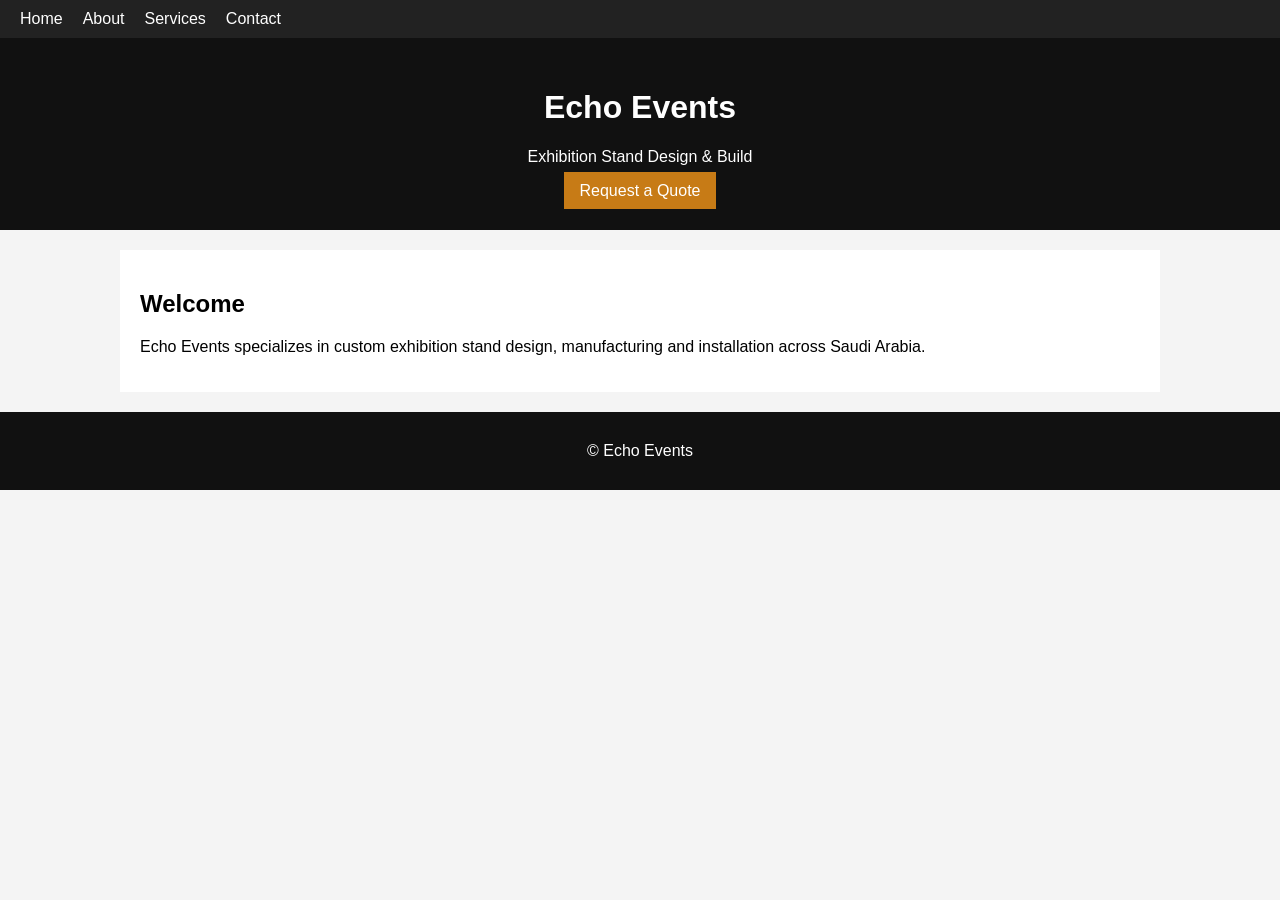
==== index.html @ 11c9c590 "Add files via upload" ====
<!doctype html><html><head><meta charset='utf-8'><meta name='viewport' content='width=device-width,initial-scale=1'><link rel='stylesheet' href='style.css'><title>Echo Events</title></head><body><nav><a href='index.html'>Home</a><a href='about.html'>About</a><a href='services.html'>Services</a><a href='contact.html'>Contact</a></nav><header><h1>Echo Events</h1><p>Exhibition Stand Design & Build</p><a class='btn' href='contact.html'>Request a Quote</a></header><section><h2>Welcome</h2><p>Echo Events specializes in custom exhibition stand design, manufacturing and installation across Saudi Arabia.</p></section><footer>© Echo Events</footer></body></html>
---- style.css ----
body{font-family:Arial;margin:0;background:#f4f4f4}header,footer{background:#111;color:#fff;padding:30px;text-align:center}nav{background:#222;padding:10px}nav a{color:#fff;margin:10px;text-decoration:none}section{background:#fff;max-width:1000px;margin:20px auto;padding:20px}.btn{background:#c77b16;color:#fff;padding:10px 16px;text-decoration:none}
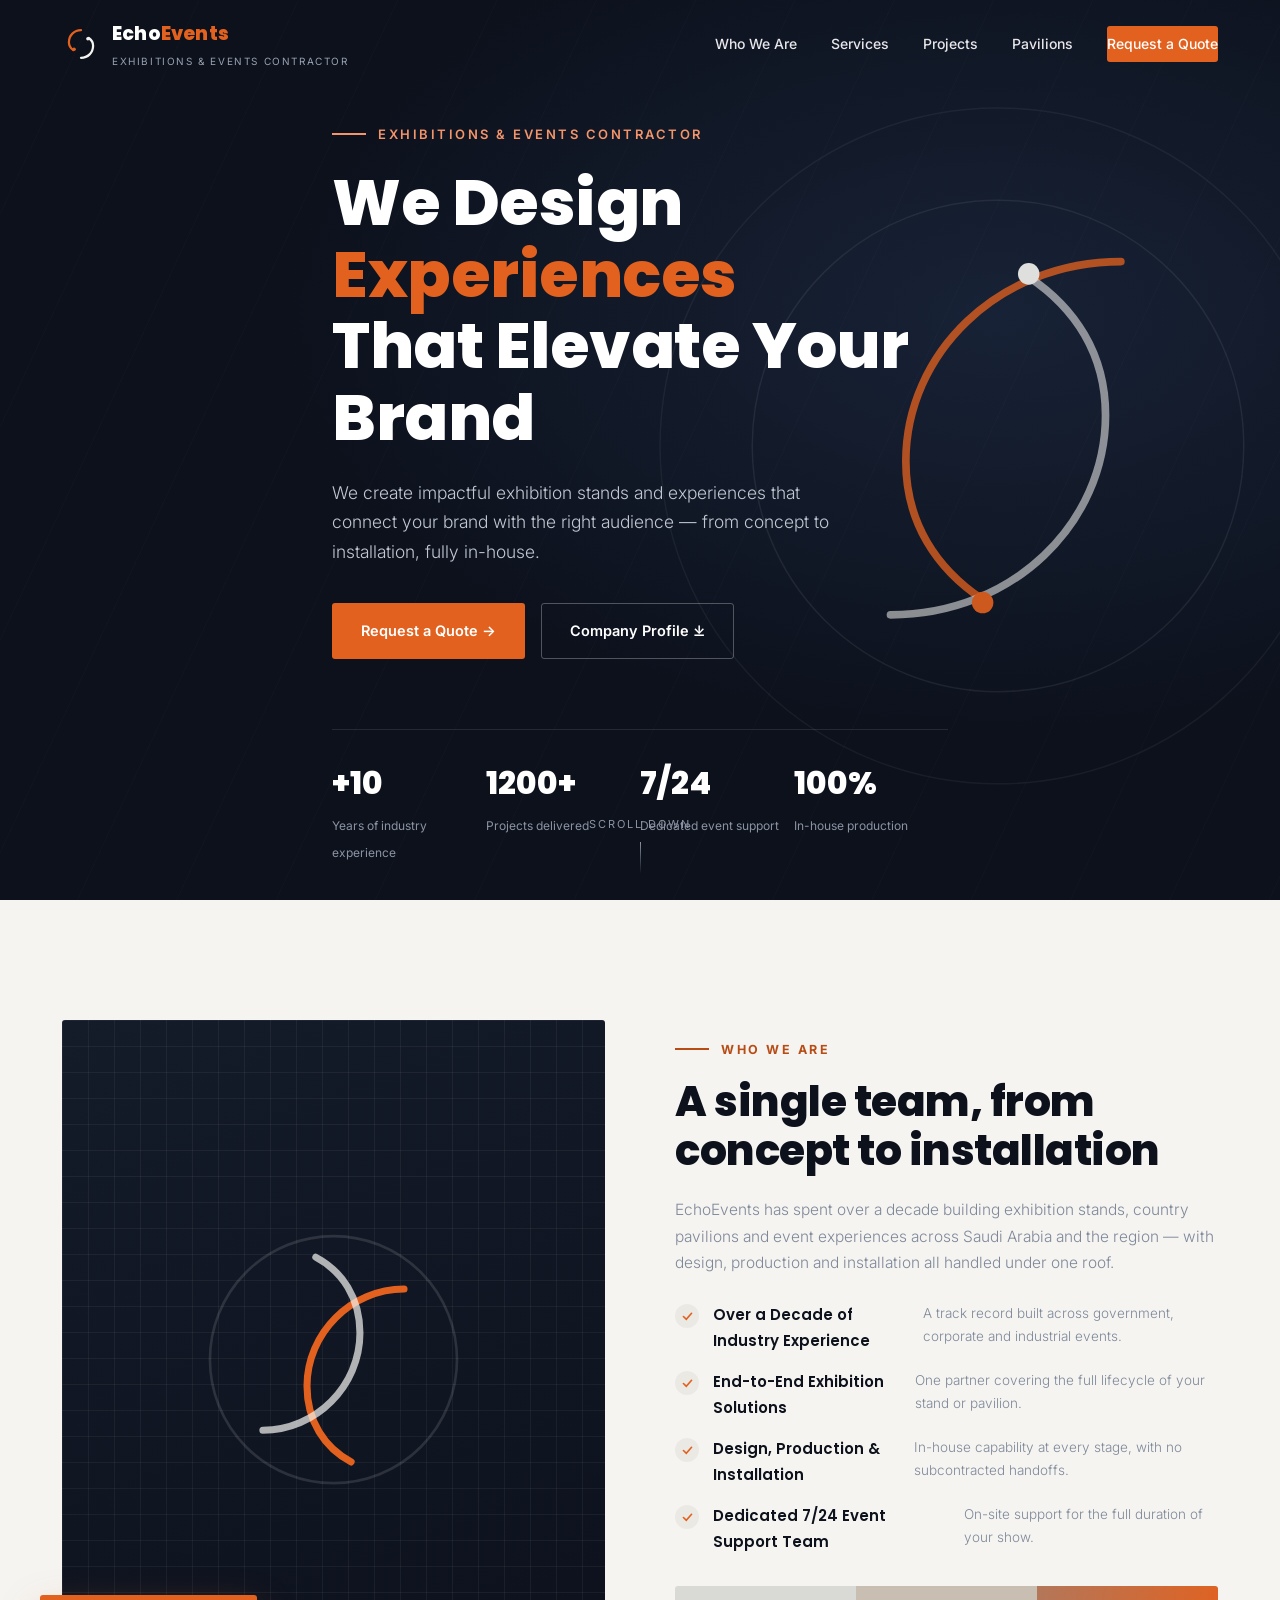
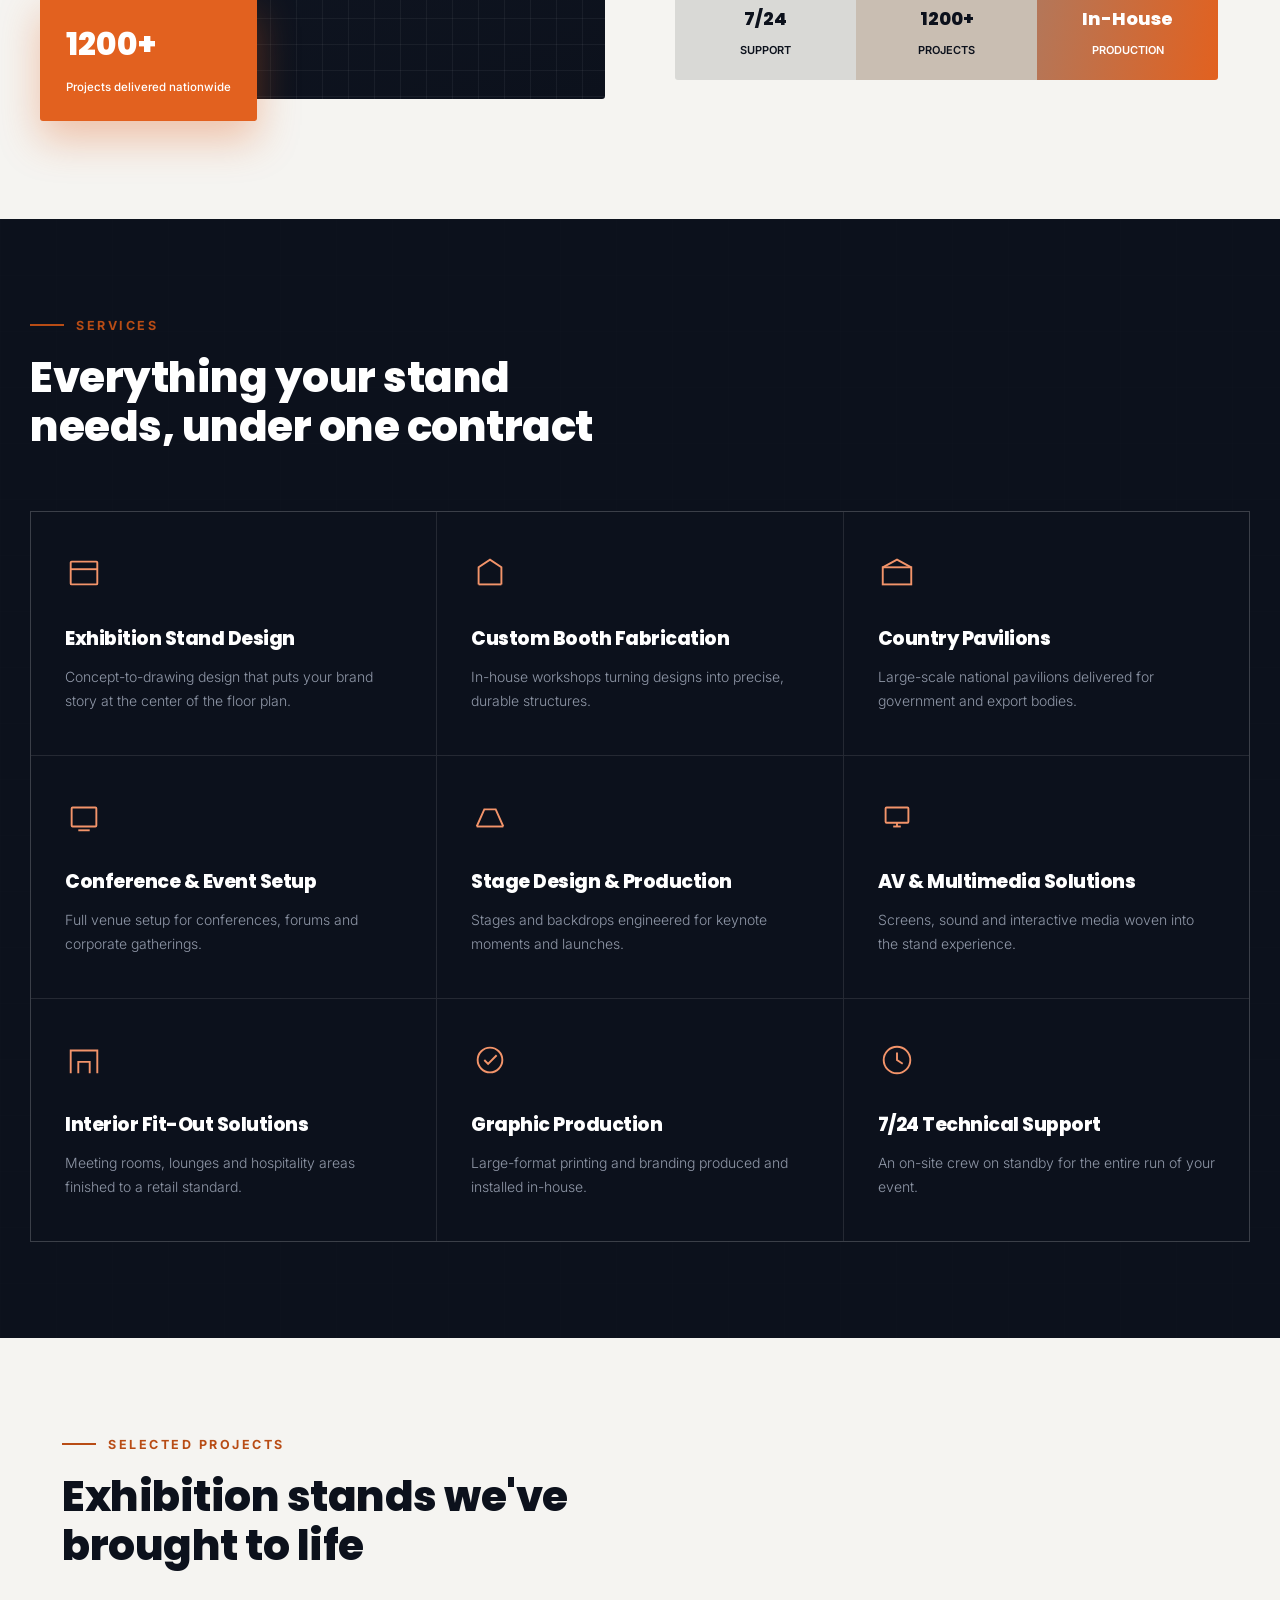
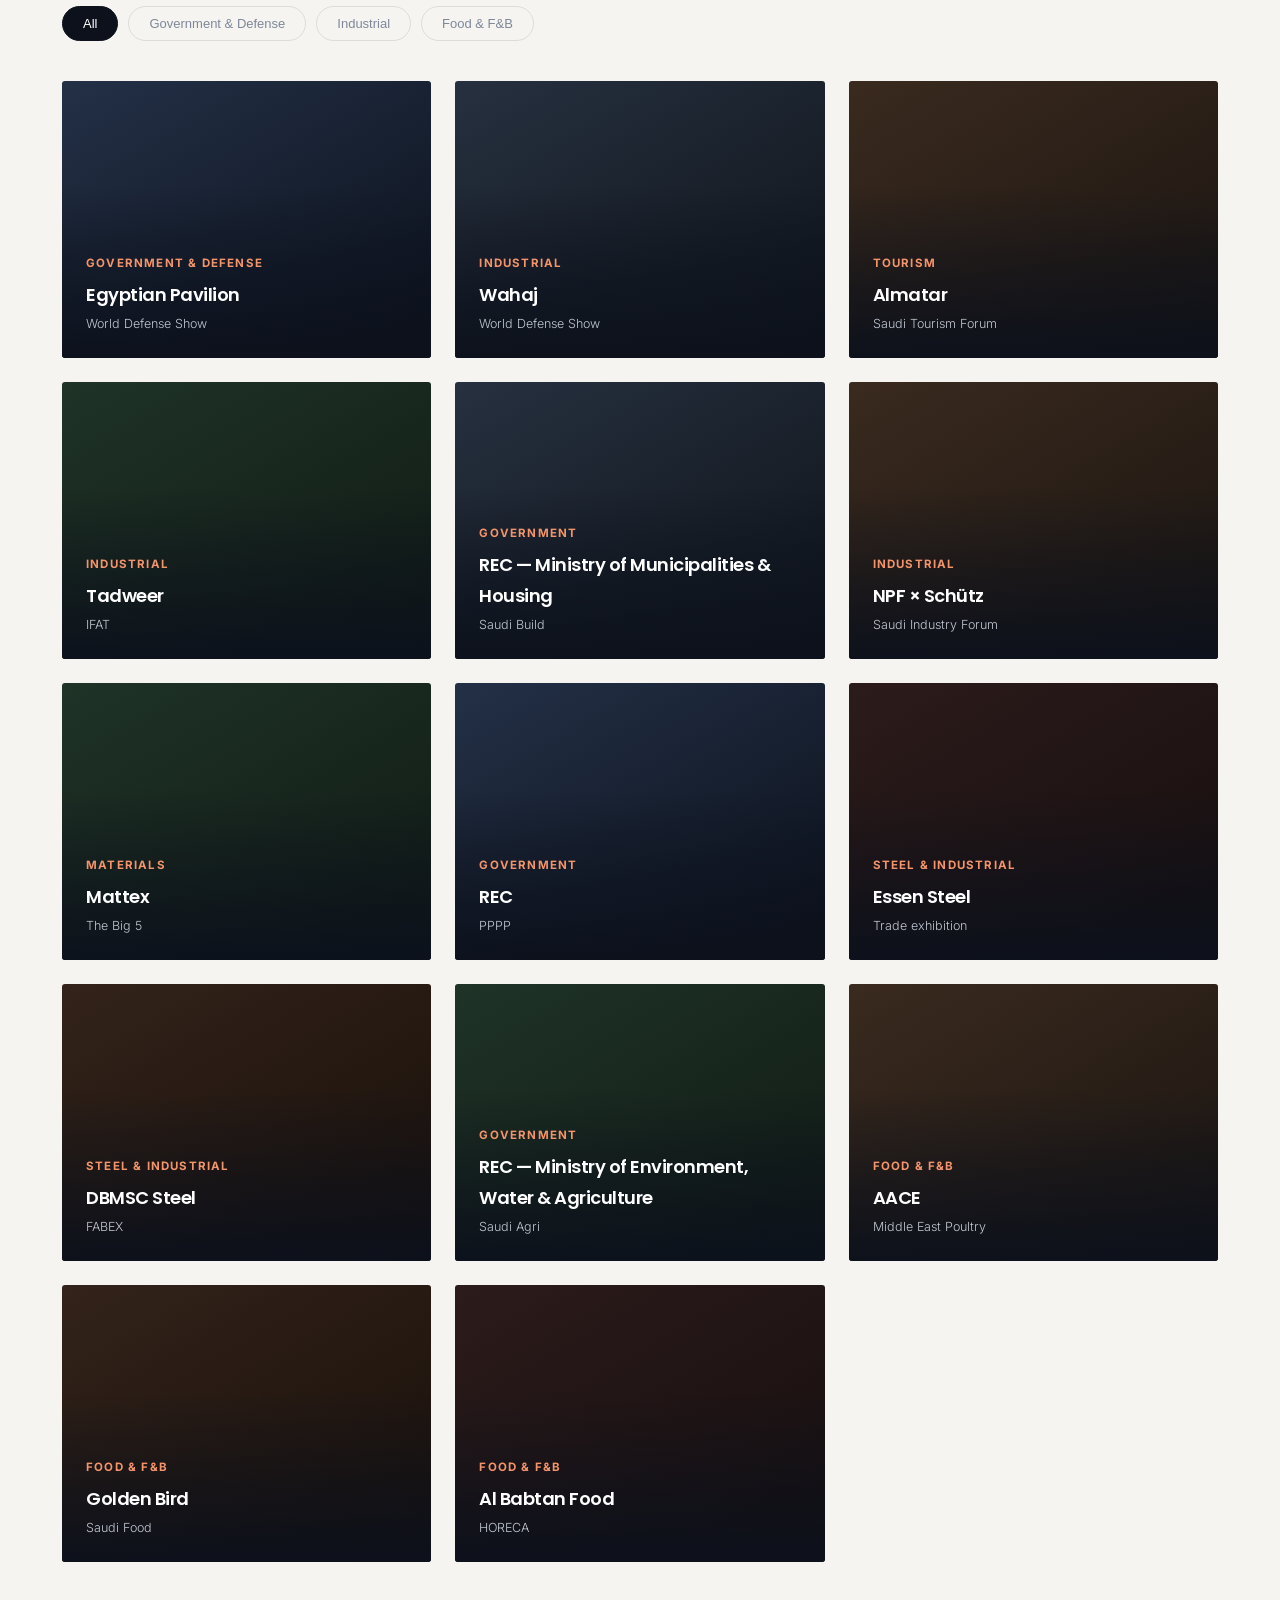
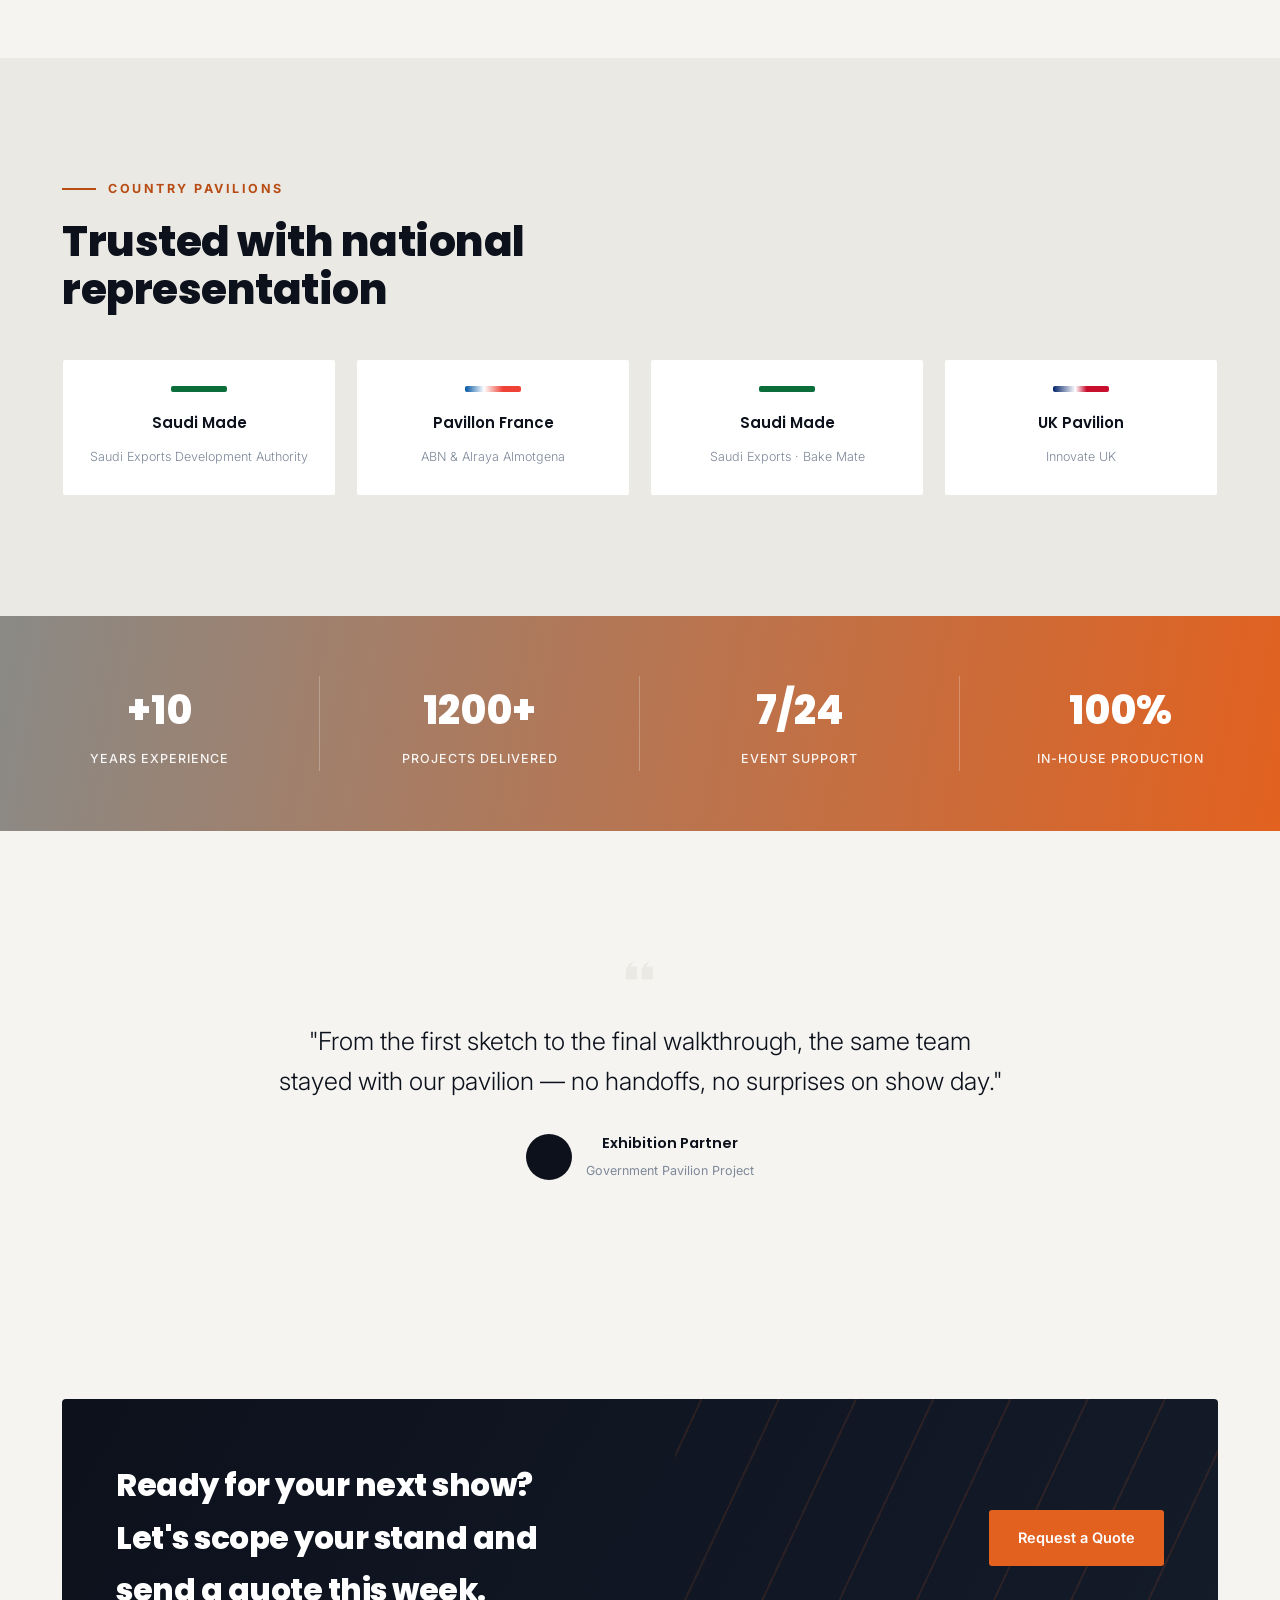
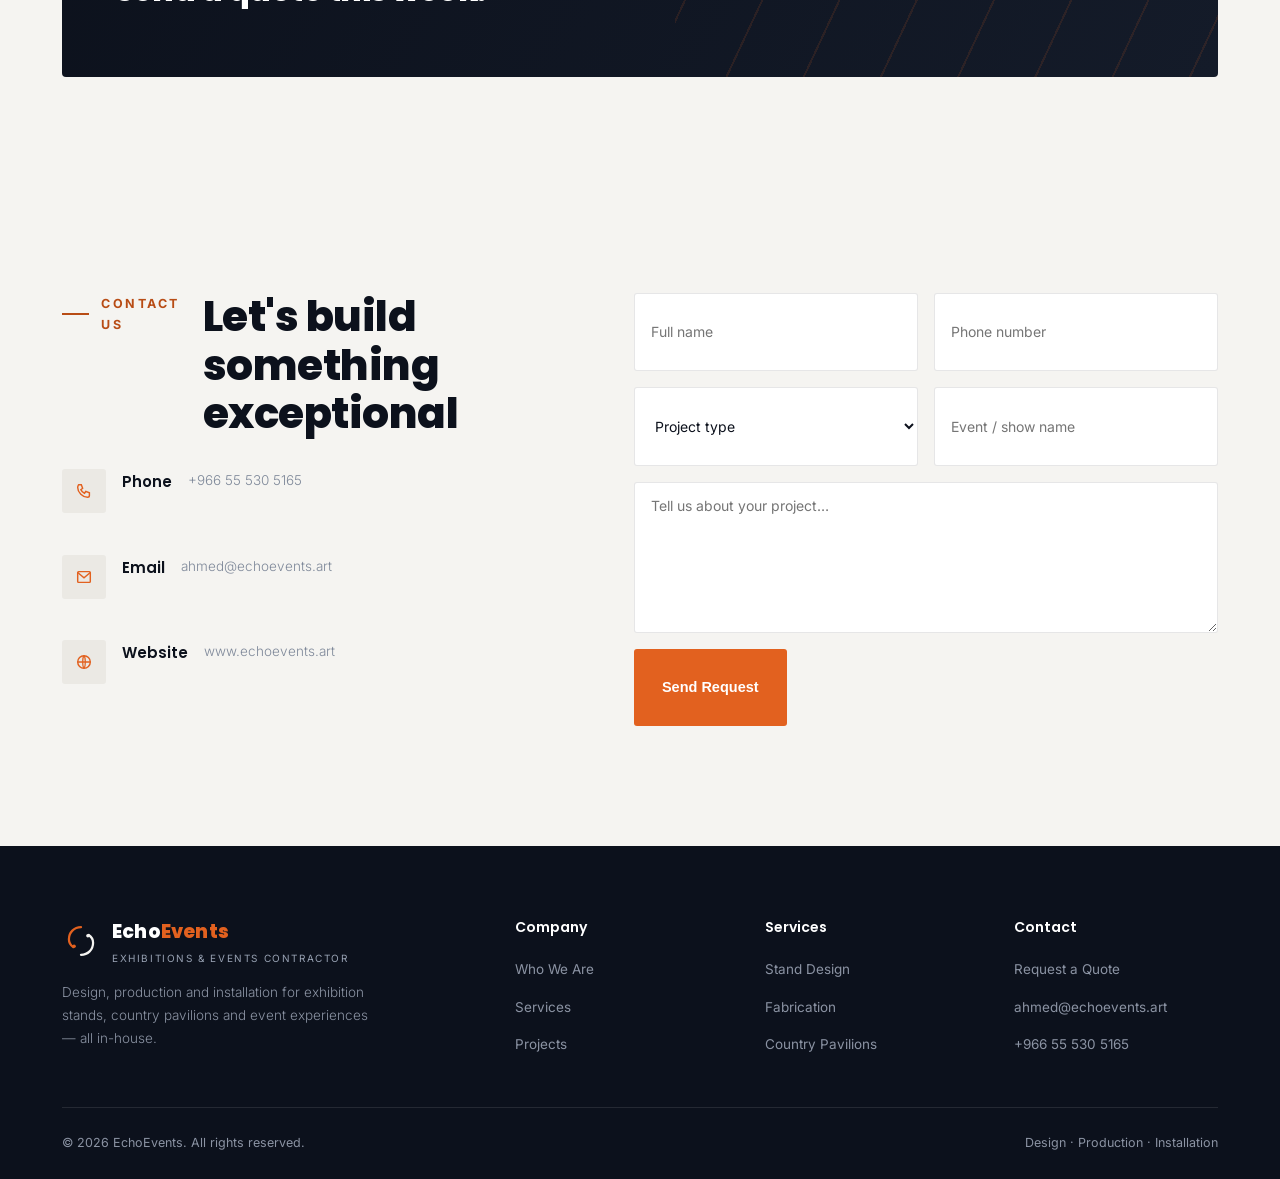
==== commit a9a35a38: "Update index.html" ====
--- a/index.html
+++ b/index.html
@@ -1 +1,579 @@
-<!doctype html><html><head><meta charset='utf-8'><meta name='viewport' content='width=device-width,initial-scale=1'><link rel='stylesheet' href='style.css'><title>Echo Events</title></head><body><nav><a href='index.html'>Home</a><a href='about.html'>About</a><a href='services.html'>Services</a><a href='contact.html'>Contact</a></nav><header><h1>Echo Events</h1><p>Exhibition Stand Design & Build</p><a class='btn' href='contact.html'>Request a Quote</a></header><section><h2>Welcome</h2><p>Echo Events specializes in custom exhibition stand design, manufacturing and installation across Saudi Arabia.</p></section><footer>© Echo Events</footer></body></html>+<!DOCTYPE html>
+<html lang="en" dir="ltr">
+<head>
+<meta charset="UTF-8">
+<meta name="viewport" content="width=device-width, initial-scale=1.0">
+<title>EchoEvents — Exhibitions &amp; Events Contractor</title>
+<link rel="preconnect" href="https://fonts.googleapis.com">
+<link href="https://fonts.googleapis.com/css2?family=Poppins:wght@300;400;500;600;700;800;900&family=Inter:wght@300;400;500;600&display=swap" rel="stylesheet">
+<style>
+  :root{
+    --ink:#0c111c;
+    --ink-2:#141b29;
+    --steel:#7e8899;
+    --line: rgba(255,255,255,.10);
+    --line-dark: rgba(12,17,28,.10);
+    --paper:#f5f4f1;
+    --paper-2:#ebe9e4;
+    --safety:#e2611f;
+    --safety-dark:#b84c15;
+    --safety-light:#f3946a;
+  }
+  *{box-sizing:border-box; margin:0; padding:0;}
+  html{scroll-behavior:smooth;}
+  body{
+    font-family:'Inter', sans-serif;
+    background:var(--paper);
+    color:var(--ink);
+    line-height:1.7;
+    overflow-x:hidden;
+  }
+  h1,h2,h3,h4,.disp{
+    font-family:'Poppins', sans-serif;
+    font-weight:800;
+    letter-spacing:-0.5px;
+  }
+  a{color:inherit; text-decoration:none;}
+  img{max-width:100%; display:block;}
+  .wrap{max-width:1220px; margin:0 auto; padding:0 32px;}
+  a:focus-visible, button:focus-visible{outline:3px solid var(--safety); outline-offset:3px;}
+  @media (prefers-reduced-motion: reduce){ *{animation:none !important; transition:none !important;} }
+
+  /* ---------- NAV ---------- */
+  header{position:fixed; inset:0 0 auto 0; z-index:100; transition:background .35s ease, box-shadow .35s ease;}
+  header.scrolled{background:rgba(12,17,28,0.92); backdrop-filter:blur(10px); box-shadow:0 1px 0 var(--line);}
+  nav.wrap{display:flex; align-items:center; justify-content:space-between; height:88px;}
+  .brand{display:flex; align-items:center; gap:12px; color:#fff;}
+  .brand .mark{width:38px; height:38px; flex:none;}
+  .brand .name{font-family:'Poppins'; font-weight:800; font-size:19px; letter-spacing:.2px;}
+  .brand .name em{font-style:normal; color:var(--safety);}
+  .brand small{display:block; font-family:'Inter'; font-weight:400; font-size:10px; color:#98a2b3; letter-spacing:1.6px; text-transform:uppercase; margin-top:2px;}
+  .navlinks{display:flex; align-items:center; gap:34px;}
+  .navlinks a{color:#e7e7ea; font-size:14px; font-weight:500; position:relative; padding:6px 0;}
+  .navlinks a::after{content:''; position:absolute; left:0; bottom:0; width:0; height:2px; background:var(--safety); transition:width .25s ease;}
+  .navlinks a:hover::after{width:100%;}
+  .nav-cta{background:var(--safety); color:#fff !important; padding:11px 22px; border-radius:3px; font-weight:600; font-size:14px; transition:background .2s ease;}
+  .nav-cta:hover{background:var(--safety-dark);}
+  .burger{display:none;}
+
+  /* ---------- HERO ---------- */
+  .hero{
+    position:relative; min-height:100vh; display:flex; align-items:center;
+    background:radial-gradient(1200px 700px at 78% 35%, #182236 0%, var(--ink) 60%);
+    color:#fff; padding-top:88px; overflow:hidden;
+  }
+  .hero-rings{position:absolute; right:-8%; top:50%; transform:translateY(-50%); width:60vw; max-width:820px; opacity:.9; pointer-events:none;}
+  .hero-rings svg{width:100%; height:auto;}
+  .hero-diag{position:absolute; inset:0; opacity:.35; pointer-events:none;
+    background:
+      repeating-linear-gradient(115deg, rgba(255,255,255,0.035) 0 1px, transparent 1px 90px);
+  }
+  .hero-content{position:relative; z-index:2; max-width:680px;}
+  .eyebrow{display:flex; align-items:center; gap:12px; color:var(--safety-light); font-size:13px; font-weight:600; letter-spacing:2.5px; margin-bottom:22px; text-transform:uppercase;
+    opacity:0; animation:fadeUp .7s ease .1s forwards;}
+  .eyebrow .dash{width:34px; height:2px; background:var(--safety-light);}
+  .hero h1{font-size:clamp(36px,5vw,64px); line-height:1.12; color:#fff; opacity:0; animation:fadeUp .8s ease .25s forwards;}
+  .hero h1 em{font-style:normal; color:var(--safety);}
+  .hero p.lead{margin-top:24px; font-size:17.5px; color:#c2c8d3; max-width:520px; font-weight:300; opacity:0; animation:fadeUp .8s ease .4s forwards;}
+  .hero-ctas{margin-top:36px; display:flex; gap:16px; flex-wrap:wrap; opacity:0; animation:fadeUp .8s ease .55s forwards;}
+  .btn{display:inline-flex; align-items:center; gap:10px; padding:15px 28px; font-weight:600; font-size:14.5px; border-radius:3px; border:1px solid transparent; transition:all .2s ease; cursor:pointer;}
+  .btn-primary{background:var(--safety); color:#fff;}
+  .btn-primary:hover{background:var(--safety-dark); transform:translateY(-2px);}
+  .btn-ghost{border-color:rgba(255,255,255,.28); color:#fff;}
+  .btn-ghost:hover{background:rgba(255,255,255,.08); border-color:#fff;}
+  @keyframes fadeUp{from{opacity:0; transform:translateY(18px);} to{opacity:1; transform:translateY(0);}}
+
+  .hero-stats{position:relative; z-index:2; margin-top:70px; display:grid; grid-template-columns:repeat(4,1fr); border-top:1px solid var(--line); padding-top:26px; max-width:820px;
+    opacity:0; animation:fadeUp .8s ease .7s forwards;}
+  .hero-stats b{font-family:'Poppins'; font-weight:800; font-size:clamp(22px,2.6vw,32px); color:#fff; display:block;}
+  .hero-stats small{color:#8b93a3; font-size:12px; font-weight:400;}
+
+  .scroll-cue{position:absolute; bottom:26px; left:50%; transform:translateX(-50%); z-index:2; color:#8b93a3; font-size:11px; letter-spacing:2px; display:flex; flex-direction:column; align-items:center; gap:8px; text-transform:uppercase;}
+  .scroll-cue .line{width:1px; height:32px; background:linear-gradient(#8b93a3, transparent); animation:scrollLine 1.8s ease-in-out infinite;}
+  @keyframes scrollLine{0%{transform:scaleY(0); transform-origin:top;} 50%{transform:scaleY(1); transform-origin:top;} 51%{transform-origin:bottom;} 100%{transform:scaleY(0); transform-origin:bottom;}}
+
+  /* ---------- SECTION HEAD ---------- */
+  .section{padding:120px 0;}
+  .section.tight{padding:96px 0;}
+  .sec-head{max-width:620px; margin-bottom:60px;}
+  .sec-head .tag{display:flex; align-items:center; gap:12px; color:var(--safety-dark); font-weight:700; font-size:12.5px; letter-spacing:2.5px; margin-bottom:18px; text-transform:uppercase;}
+  .sec-head .tag .dash{width:34px; height:2px; background:var(--safety-dark);}
+  .sec-head h2{font-size:clamp(28px,3.6vw,42px); line-height:1.16;}
+  .sec-head p{margin-top:16px; color:var(--steel); font-size:16px; font-weight:300;}
+  .dark .sec-head p{color:#a6adba;}
+  .dark .sec-head .tag{color:var(--safety-light);}
+
+  /* ---------- ABOUT ---------- */
+  .about{display:grid; grid-template-columns:1fr 1fr; gap:70px; align-items:center;}
+  .about-visual{position:relative;}
+  .about-frame{position:relative; aspect-ratio:4/5; border-radius:3px; overflow:hidden; background:linear-gradient(160deg, var(--ink-2), var(--ink));}
+  .about-frame::before{content:''; position:absolute; inset:0;
+    background-image:linear-gradient(rgba(255,255,255,.05) 1px, transparent 1px), linear-gradient(90deg, rgba(255,255,255,.05) 1px, transparent 1px);
+    background-size:26px 26px;}
+  .about-frame .rings{position:absolute; inset:0; display:flex; align-items:center; justify-content:center;}
+  .about-badge{position:absolute; bottom:-22px; left:-22px; background:var(--safety); color:#fff; padding:22px 26px; border-radius:3px; box-shadow:0 18px 40px rgba(226,97,31,.35);}
+  .about-badge b{font-family:'Poppins'; font-size:32px; font-weight:800; display:block;}
+  .about-badge small{font-size:11.5px; font-weight:500;}
+  .about-body p{color:var(--steel); font-size:15.5px; margin-bottom:18px; font-weight:300;}
+  .about-points{display:grid; gap:16px; margin-top:26px;}
+  .about-points div{display:flex; gap:14px; align-items:flex-start;}
+  .check{flex:none; width:24px; height:24px; border-radius:50%; background:var(--paper-2); display:flex; align-items:center; justify-content:center; margin-top:2px;}
+  .check svg{width:13px; height:13px;}
+  .about-points b{font-size:15px; display:block; font-family:'Poppins'; font-weight:600;}
+  .about-points span{font-size:13.5px; color:var(--steel); font-weight:300;}
+  .about-strip{margin-top:32px; display:flex; border-radius:3px; overflow:hidden;}
+  .about-strip div{flex:1; padding:18px 20px; text-align:center;}
+  .about-strip div:nth-child(1){background:#d9d9d6;}
+  .about-strip div:nth-child(2){background:#c9beb2;}
+  .about-strip div:nth-child(3){background:linear-gradient(100deg,#b3775a,var(--safety));}
+  .about-strip b{font-family:'Poppins'; font-weight:800; font-size:18px; display:block; color:var(--ink);}
+  .about-strip div:nth-child(3) b, .about-strip div:nth-child(3) small{color:#fff;}
+  .about-strip small{font-size:11px; font-weight:600; color:var(--ink);}
+
+  /* ---------- SERVICES ---------- */
+  .services{background:var(--ink); color:#fff; position:relative;}
+  .services::before{content:''; position:absolute; inset:0; opacity:.05; pointer-events:none;
+    background-image:linear-gradient(var(--line) 1px, transparent 1px), linear-gradient(90deg, var(--line) 1px, transparent 1px);
+    background-size:56px 56px;}
+  .service-grid{position:relative; display:grid; grid-template-columns:repeat(3,1fr); gap:1px; background:var(--line); border:1px solid var(--line);}
+  .service-card{background:var(--ink); padding:42px 34px; transition:background .3s ease;}
+  .service-card:hover{background:#161d2b;}
+  .service-icon{width:38px; height:38px; margin-bottom:22px; color:var(--safety-light);}
+  .service-card h3{font-size:19px; color:#fff; margin-bottom:10px;}
+  .service-card p{font-size:14px; color:#9098a8; font-weight:300;}
+
+  /* ---------- PROJECTS ---------- */
+  .filter-row{display:flex; gap:10px; margin-bottom:40px; flex-wrap:wrap;}
+  .filter-btn{padding:9px 20px; border:1px solid var(--line-dark); border-radius:999px; font-size:13px; font-weight:500; color:var(--steel); background:transparent; cursor:pointer; transition:all .2s ease;}
+  .filter-btn.active, .filter-btn:hover{background:var(--ink); color:#fff; border-color:var(--ink);}
+  .proj-grid{display:grid; grid-template-columns:repeat(3,1fr); gap:24px;}
+  .proj-card{position:relative; aspect-ratio:4/3; border-radius:3px; overflow:hidden; cursor:pointer;}
+  .proj-card .bg{position:absolute; inset:0;}
+  .proj-card::before{content:''; position:absolute; inset:0; background-image:linear-gradient(rgba(255,255,255,.07) 1px, transparent 1px), linear-gradient(90deg, rgba(255,255,255,.07) 1px, transparent 1px); background-size:20px 20px;}
+  .proj-overlay{position:absolute; inset:0; display:flex; flex-direction:column; justify-content:flex-end; padding:24px; background:linear-gradient(0deg, rgba(12,17,28,.94), rgba(12,17,28,0) 62%);}
+  .proj-overlay small{color:var(--safety-light); font-size:11.5px; font-weight:700; letter-spacing:1.2px; text-transform:uppercase;}
+  .proj-overlay h4{color:#fff; font-size:18px; margin-top:6px; font-family:'Poppins'; font-weight:600;}
+  .proj-overlay span.evt{display:block; color:#c2c8d3; font-size:12.5px; margin-top:3px; font-weight:300;}
+
+  /* palette rotation for project cards */
+  .p1{background:linear-gradient(150deg,#233046,#0c111c);}
+  .p2{background:linear-gradient(150deg,#3a2a1f,#1a1410);}
+  .p3{background:linear-gradient(150deg,#1f3327,#101a14);}
+  .p4{background:linear-gradient(150deg,#2c1b1b,#160e0e);}
+  .p5{background:linear-gradient(150deg,#26303f,#0e1319);}
+  .p6{background:linear-gradient(150deg,#33231a,#180f0a);}
+
+  /* ---------- PAVILIONS STRIP ---------- */
+  .pav-strip{display:grid; grid-template-columns:repeat(4,1fr); gap:20px;}
+  .pav-card{background:#fff; border:1px solid var(--paper-2); border-radius:3px; padding:26px 22px; text-align:center;}
+  .pav-card .flagbar{height:6px; border-radius:2px; margin:0 auto 18px; width:56px;}
+  .pav-card h5{font-family:'Poppins'; font-weight:600; font-size:15px; margin-bottom:6px;}
+  .pav-card span{font-size:12.5px; color:var(--steel); font-weight:300;}
+
+  /* ---------- STATS BAND ---------- */
+  .stats-band{background:linear-gradient(100deg,#8a8a86,var(--safety)); color:#fff; padding:60px 0; display:grid; grid-template-columns:repeat(4,1fr);}
+  .stats-band div{text-align:center; border-inline-end:1px solid rgba(255,255,255,.25);}
+  .stats-band div:last-child{border-inline-end:none;}
+  .stats-band b{font-family:'Poppins'; font-weight:800; font-size:clamp(28px,3.2vw,40px); display:block;}
+  .stats-band small{font-size:12.5px; font-weight:500; opacity:.92; text-transform:uppercase; letter-spacing:1px;}
+
+  /* ---------- TESTIMONIAL ---------- */
+  .testi-wrap{position:relative; max-width:800px; margin:0 auto; text-align:center;}
+  .testi-wrap svg.quote{width:38px; height:38px; color:var(--paper-2); margin:0 auto 24px;}
+  .testi-text{font-size:clamp(19px,2.2vw,25px); font-weight:300; color:var(--ink); line-height:1.6;}
+  .testi-person{margin-top:30px; display:flex; align-items:center; justify-content:center; gap:14px;}
+  .testi-avatar{width:46px; height:46px; border-radius:50%; background:var(--ink); flex:none;}
+  .testi-person b{display:block; font-size:14.5px; font-family:'Poppins'; font-weight:600;}
+  .testi-person span{font-size:12.5px; color:var(--steel);}
+
+  /* ---------- CTA ---------- */
+  .cta-band{background:linear-gradient(120deg, var(--ink), var(--ink-2)); color:#fff; border-radius:4px; padding:60px 54px; display:flex; align-items:center; justify-content:space-between; gap:32px; flex-wrap:wrap; position:relative; overflow:hidden;}
+  .cta-band::after{content:''; position:absolute; right:-8%; top:-40%; width:55%; height:220%; background:repeating-linear-gradient(115deg, rgba(226,97,31,.12) 0 2px, transparent 2px 70px);}
+  .cta-band h3{font-size:clamp(22px,2.6vw,31px); max-width:460px; position:relative; z-index:1;}
+  .cta-band .btn-primary{position:relative; z-index:1;}
+
+  /* ---------- CONTACT ---------- */
+  .contact{display:grid; grid-template-columns:1fr 1.15fr; gap:64px;}
+  .contact-info div{display:flex; gap:16px; margin-bottom:28px; align-items:flex-start;}
+  .contact-info .ic{flex:none; width:44px; height:44px; border-radius:3px; background:var(--paper-2); display:flex; align-items:center; justify-content:center;}
+  .contact-info b{display:block; font-size:15px; margin-bottom:4px; font-family:'Poppins'; font-weight:600;}
+  .contact-info span{font-size:13.5px; color:var(--steel); font-weight:300;}
+  form{display:grid; gap:16px;}
+  .form-row{display:grid; grid-template-columns:1fr 1fr; gap:16px;}
+  input, textarea, select{width:100%; padding:14px 16px; border:1px solid var(--line-dark); border-radius:3px; font-family:inherit; font-size:14px; background:#fff; color:var(--ink); transition:border-color .2s ease;}
+  input:focus, textarea:focus, select:focus{outline:none; border-color:var(--safety);}
+  textarea{resize:vertical; min-height:120px;}
+  form .btn-primary{border:none; font-size:14.5px; width:fit-content;}
+
+  /* ---------- FOOTER ---------- */
+  footer{background:var(--ink); color:#8b93a3; padding:70px 0 26px;}
+  .foot-grid{display:grid; grid-template-columns:2fr 1fr 1fr 1fr; gap:46px; padding-bottom:50px; border-bottom:1px solid var(--line);}
+  .foot-brand{color:#fff; margin-bottom:14px;}
+  footer h5{color:#fff; font-size:14px; margin-bottom:16px; font-weight:600; font-family:'Poppins';}
+  footer ul{list-style:none; display:grid; gap:10px;}
+  footer a{font-size:13.5px; color:#8b93a3; transition:color .2s ease;}
+  footer a:hover{color:var(--safety-light);}
+  .foot-bottom{display:flex; justify-content:space-between; align-items:center; padding-top:24px; font-size:12.5px; flex-wrap:wrap; gap:12px;}
+
+  .reveal{opacity:0; transform:translateY(22px); transition:opacity .7s ease, transform .7s ease;}
+  .reveal.in{opacity:1; transform:translateY(0);}
+
+  @media (max-width: 980px){
+    .navlinks{display:none;}
+    .burger{display:flex; width:40px; height:40px; align-items:center; justify-content:center; background:transparent; border:1px solid var(--line); border-radius:3px;}
+    .about, .contact{grid-template-columns:1fr;}
+    .service-grid{grid-template-columns:1fr 1fr;}
+    .proj-grid{grid-template-columns:1fr 1fr;}
+    .pav-strip{grid-template-columns:1fr 1fr;}
+    .stats-band{grid-template-columns:1fr 1fr; row-gap:26px;}
+    .stats-band div{border-inline-end:none; border-bottom:1px solid rgba(255,255,255,.25); padding-bottom:20px;}
+    .foot-grid{grid-template-columns:1fr 1fr;}
+    .hero-stats{grid-template-columns:1fr 1fr; row-gap:24px;}
+    .hero-rings{opacity:.4;}
+  }
+  @media (max-width:620px){
+    .service-grid, .proj-grid, .foot-grid, .pav-strip{grid-template-columns:1fr;}
+    .form-row{grid-template-columns:1fr;}
+    .cta-band{flex-direction:column; text-align:center; align-items:center;}
+    .hero-stats{grid-template-columns:1fr 1fr;}
+  }
+</style>
+</head>
+<body>
+
+<header id="siteHeader">
+  <nav class="wrap">
+    <div class="brand">
+      <span class="mark">
+        <svg viewBox="0 0 44 44" fill="none" xmlns="http://www.w3.org/2000/svg">
+          <path d="M22 6C14 6 8 12 8 20C8 24 10 27 13 29" stroke="#E2611F" stroke-width="2.6" stroke-linecap="round"/>
+          <path d="M22 38C30 38 36 32 36 24C36 20 34 17 31 15" stroke="#F5F4F1" stroke-width="2.6" stroke-linecap="round"/>
+          <circle cx="14" cy="28" r="2" fill="#E2611F"/>
+          <circle cx="30" cy="16" r="2" fill="#F5F4F1"/>
+        </svg>
+      </span>
+      <div>
+        <span class="name">Echo<em>Events</em></span>
+        <small>Exhibitions &amp; Events Contractor</small>
+      </div>
+    </div>
+    <div class="navlinks">
+      <a href="#about">Who We Are</a>
+      <a href="#services">Services</a>
+      <a href="#projects">Projects</a>
+      <a href="#pavilions">Pavilions</a>
+      <a href="#contact" class="nav-cta">Request a Quote</a>
+    </div>
+    <button class="burger" aria-label="Menu">
+      <svg width="20" height="14" viewBox="0 0 20 14" fill="none"><path d="M0 1H20M0 7H20M0 13H20" stroke="white" stroke-width="1.6"/></svg>
+    </button>
+  </nav>
+</header>
+
+<section class="hero">
+  <div class="hero-diag"></div>
+  <div class="hero-rings" aria-hidden="true">
+    <svg viewBox="0 0 500 500" fill="none">
+      <circle cx="250" cy="250" r="220" stroke="rgba(255,255,255,.06)" stroke-width="1"/>
+      <circle cx="250" cy="250" r="160" stroke="rgba(255,255,255,.08)" stroke-width="1"/>
+      <path d="M330 130C250 130 190 190 190 260C190 300 210 330 240 350" stroke="#E2611F" stroke-width="5" stroke-linecap="round" opacity=".85"/>
+      <path d="M180 360C260 360 320 300 320 230C320 190 300 160 270 140" stroke="#F5F4F1" stroke-width="5" stroke-linecap="round" opacity=".6"/>
+      <circle cx="240" cy="352" r="7" fill="#E2611F"/>
+      <circle cx="270" cy="138" r="7" fill="#F5F4F1"/>
+    </svg>
+  </div>
+  <div class="wrap hero-content">
+    <div class="eyebrow"><span class="dash"></span>Exhibitions &amp; Events Contractor</div>
+    <h1>We Design <em>Experiences</em><br>That Elevate Your Brand</h1>
+    <p class="lead">We create impactful exhibition stands and experiences that connect your brand with the right audience — from concept to installation, fully in-house.</p>
+    <div class="hero-ctas">
+      <a href="#contact" class="btn btn-primary">Request a Quote →</a>
+      <a href="#contact" class="btn btn-ghost">Company Profile ⤓</a>
+    </div>
+    <div class="hero-stats">
+      <div><b>+10</b><small>Years of industry experience</small></div>
+      <div><b>1200+</b><small>Projects delivered</small></div>
+      <div><b>7/24</b><small>Dedicated event support</small></div>
+      <div><b>100%</b><small>In-house production</small></div>
+    </div>
+  </div>
+  <div class="scroll-cue"><span>Scroll down</span><span class="line"></span></div>
+</section>
+
+<section class="section" id="about">
+  <div class="wrap about">
+    <div class="about-visual reveal">
+      <div class="about-frame">
+        <div class="rings">
+          <svg width="65%" height="65%" viewBox="0 0 200 200" fill="none">
+            <circle cx="100" cy="100" r="70" stroke="rgba(255,255,255,.12)" stroke-width="1.5"/>
+            <path d="M140 60C110 60 85 85 85 115C85 135 95 150 110 158" stroke="#E2611F" stroke-width="4" stroke-linecap="round"/>
+            <path d="M60 140C90 140 115 115 115 85C115 65 105 50 90 42" stroke="#F5F4F1" stroke-width="4" stroke-linecap="round" opacity=".7"/>
+          </svg>
+        </div>
+      </div>
+      <div class="about-badge">
+        <b>1200+</b>
+        <small>Projects delivered nationwide</small>
+      </div>
+    </div>
+    <div class="about-body reveal">
+      <div class="sec-head" style="margin-bottom:0;">
+        <div class="tag"><span class="dash"></span>Who We Are</div>
+        <h2>A single team, from concept to installation</h2>
+      </div>
+      <p style="margin-top:22px;">EchoEvents has spent over a decade building exhibition stands, country pavilions and event experiences across Saudi Arabia and the region — with design, production and installation all handled under one roof.</p>
+      <div class="about-points">
+        <div>
+          <span class="check"><svg viewBox="0 0 16 16" fill="none"><path d="M3 8L6.5 11.5L13 4" stroke="#E2611F" stroke-width="2" stroke-linecap="round"/></svg></span>
+          <div><b>Over a Decade of Industry Experience</b><span>A track record built across government, corporate and industrial events.</span></div>
+        </div>
+        <div>
+          <span class="check"><svg viewBox="0 0 16 16" fill="none"><path d="M3 8L6.5 11.5L13 4" stroke="#E2611F" stroke-width="2" stroke-linecap="round"/></svg></span>
+          <div><b>End-to-End Exhibition Solutions</b><span>One partner covering the full lifecycle of your stand or pavilion.</span></div>
+        </div>
+        <div>
+          <span class="check"><svg viewBox="0 0 16 16" fill="none"><path d="M3 8L6.5 11.5L13 4" stroke="#E2611F" stroke-width="2" stroke-linecap="round"/></svg></span>
+          <div><b>Design, Production &amp; Installation</b><span>In-house capability at every stage, with no subcontracted handoffs.</span></div>
+        </div>
+        <div>
+          <span class="check"><svg viewBox="0 0 16 16" fill="none"><path d="M3 8L6.5 11.5L13 4" stroke="#E2611F" stroke-width="2" stroke-linecap="round"/></svg></span>
+          <div><b>Dedicated 7/24 Event Support Team</b><span>On-site support for the full duration of your show.</span></div>
+        </div>
+      </div>
+      <div class="about-strip">
+        <div><b>7/24</b><small>SUPPORT</small></div>
+        <div><b>1200+</b><small>PROJECTS</small></div>
+        <div><b>In-House</b><small>PRODUCTION</small></div>
+      </div>
+    </div>
+  </div>
+</section>
+
+<section class="services" id="services">
+  <div class="wrap section tight">
+    <div class="sec-head dark">
+      <div class="tag"><span class="dash"></span>Services</div>
+      <h2>Everything your stand needs, under one contract</h2>
+    </div>
+    <div class="service-grid">
+      <div class="service-card reveal">
+        <svg class="service-icon" viewBox="0 0 40 40" fill="none"><rect x="6" y="8" width="28" height="24" rx="1" stroke="currentColor" stroke-width="2"/><path d="M6 16H34" stroke="currentColor" stroke-width="2"/></svg>
+        <h3>Exhibition Stand Design</h3>
+        <p>Concept-to-drawing design that puts your brand story at the center of the floor plan.</p>
+      </div>
+      <div class="service-card reveal">
+        <svg class="service-icon" viewBox="0 0 40 40" fill="none"><path d="M8 32V14L20 6L32 14V32" stroke="currentColor" stroke-width="2"/><path d="M8 32H32" stroke="currentColor" stroke-width="2"/></svg>
+        <h3>Custom Booth Fabrication</h3>
+        <p>In-house workshops turning designs into precise, durable structures.</p>
+      </div>
+      <div class="service-card reveal">
+        <svg class="service-icon" viewBox="0 0 40 40" fill="none"><rect x="5" y="14" width="30" height="18" stroke="currentColor" stroke-width="2"/><path d="M5 14L20 6L35 14" stroke="currentColor" stroke-width="2"/></svg>
+        <h3>Country Pavilions</h3>
+        <p>Large-scale national pavilions delivered for government and export bodies.</p>
+      </div>
+      <div class="service-card reveal">
+        <svg class="service-icon" viewBox="0 0 40 40" fill="none"><rect x="7" y="10" width="26" height="20" rx="1" stroke="currentColor" stroke-width="2"/><path d="M14 34H26" stroke="currentColor" stroke-width="2"/></svg>
+        <h3>Conference &amp; Event Setup</h3>
+        <p>Full venue setup for conferences, forums and corporate gatherings.</p>
+      </div>
+      <div class="service-card reveal">
+        <svg class="service-icon" viewBox="0 0 40 40" fill="none"><path d="M6 30L14 12H26L34 30" stroke="currentColor" stroke-width="2"/><path d="M6 30H34" stroke="currentColor" stroke-width="2"/></svg>
+        <h3>Stage Design &amp; Production</h3>
+        <p>Stages and backdrops engineered for keynote moments and launches.</p>
+      </div>
+      <div class="service-card reveal">
+        <svg class="service-icon" viewBox="0 0 40 40" fill="none"><rect x="8" y="10" width="24" height="16" rx="1" stroke="currentColor" stroke-width="2"/><path d="M16 30H24" stroke="currentColor" stroke-width="2"/><path d="M20 26V30" stroke="currentColor" stroke-width="2"/></svg>
+        <h3>AV &amp; Multimedia Solutions</h3>
+        <p>Screens, sound and interactive media woven into the stand experience.</p>
+      </div>
+      <div class="service-card reveal">
+        <svg class="service-icon" viewBox="0 0 40 40" fill="none"><path d="M6 34V10H34V34" stroke="currentColor" stroke-width="2"/><path d="M14 34V22H26V34" stroke="currentColor" stroke-width="2"/></svg>
+        <h3>Interior Fit-Out Solutions</h3>
+        <p>Meeting rooms, lounges and hospitality areas finished to a retail standard.</p>
+      </div>
+      <div class="service-card reveal">
+        <svg class="service-icon" viewBox="0 0 40 40" fill="none"><circle cx="20" cy="20" r="13" stroke="currentColor" stroke-width="2"/><path d="M14 20L18 24L27 15" stroke="currentColor" stroke-width="2"/></svg>
+        <h3>Graphic Production</h3>
+        <p>Large-format printing and branding produced and installed in-house.</p>
+      </div>
+      <div class="service-card reveal">
+        <svg class="service-icon" viewBox="0 0 40 40" fill="none"><circle cx="20" cy="20" r="14" stroke="currentColor" stroke-width="2"/><path d="M20 12V20L26 24" stroke="currentColor" stroke-width="2"/></svg>
+        <h3>7/24 Technical Support</h3>
+        <p>An on-site crew on standby for the entire run of your event.</p>
+      </div>
+    </div>
+  </div>
+</section>
+
+<section class="section tight" id="projects">
+  <div class="wrap">
+    <div class="sec-head" style="margin-bottom:36px;">
+      <div class="tag"><span class="dash"></span>Selected Projects</div>
+      <h2>Exhibition stands we've brought to life</h2>
+    </div>
+    <div class="filter-row">
+      <button class="filter-btn active" data-f="all">All</button>
+      <button class="filter-btn" data-f="gov">Government &amp; Defense</button>
+      <button class="filter-btn" data-f="industry">Industrial</button>
+      <button class="filter-btn" data-f="food">Food &amp; F&amp;B</button>
+    </div>
+    <div class="proj-grid">
+      <div class="proj-card reveal" data-cat="gov"><div class="bg p1"></div><div class="proj-overlay"><small>Government &amp; Defense</small><h4>Egyptian Pavilion</h4><span class="evt">World Defense Show</span></div></div>
+      <div class="proj-card reveal" data-cat="gov"><div class="bg p5"></div><div class="proj-overlay"><small>Industrial</small><h4>Wahaj</h4><span class="evt">World Defense Show</span></div></div>
+      <div class="proj-card reveal" data-cat="gov"><div class="bg p2"></div><div class="proj-overlay"><small>Tourism</small><h4>Almatar</h4><span class="evt">Saudi Tourism Forum</span></div></div>
+      <div class="proj-card reveal" data-cat="industry"><div class="bg p3"></div><div class="proj-overlay"><small>Industrial</small><h4>Tadweer</h4><span class="evt">IFAT</span></div></div>
+      <div class="proj-card reveal" data-cat="gov"><div class="bg p5"></div><div class="proj-overlay"><small>Government</small><h4>REC — Ministry of Municipalities &amp; Housing</h4><span class="evt">Saudi Build</span></div></div>
+      <div class="proj-card reveal" data-cat="industry"><div class="bg p2"></div><div class="proj-overlay"><small>Industrial</small><h4>NPF × Schütz</h4><span class="evt">Saudi Industry Forum</span></div></div>
+      <div class="proj-card reveal" data-cat="industry"><div class="bg p3"></div><div class="proj-overlay"><small>Materials</small><h4>Mattex</h4><span class="evt">The Big 5</span></div></div>
+      <div class="proj-card reveal" data-cat="gov"><div class="bg p1"></div><div class="proj-overlay"><small>Government</small><h4>REC</h4><span class="evt">PPPP</span></div></div>
+      <div class="proj-card reveal" data-cat="industry"><div class="bg p4"></div><div class="proj-overlay"><small>Steel &amp; Industrial</small><h4>Essen Steel</h4><span class="evt">Trade exhibition</span></div></div>
+      <div class="proj-card reveal" data-cat="industry"><div class="bg p6"></div><div class="proj-overlay"><small>Steel &amp; Industrial</small><h4>DBMSC Steel</h4><span class="evt">FABEX</span></div></div>
+      <div class="proj-card reveal" data-cat="gov"><div class="bg p3"></div><div class="proj-overlay"><small>Government</small><h4>REC — Ministry of Environment, Water &amp; Agriculture</h4><span class="evt">Saudi Agri</span></div></div>
+      <div class="proj-card reveal" data-cat="food"><div class="bg p2"></div><div class="proj-overlay"><small>Food &amp; F&amp;B</small><h4>AACE</h4><span class="evt">Middle East Poultry</span></div></div>
+      <div class="proj-card reveal" data-cat="food"><div class="bg p6"></div><div class="proj-overlay"><small>Food &amp; F&amp;B</small><h4>Golden Bird</h4><span class="evt">Saudi Food</span></div></div>
+      <div class="proj-card reveal" data-cat="food"><div class="bg p4"></div><div class="proj-overlay"><small>Food &amp; F&amp;B</small><h4>Al Babtan Food</h4><span class="evt">HORECA</span></div></div>
+    </div>
+  </div>
+</section>
+
+<section class="section" id="pavilions" style="background:var(--paper-2);">
+  <div class="wrap">
+    <div class="sec-head" style="margin-bottom:44px;">
+      <div class="tag"><span class="dash"></span>Country Pavilions</div>
+      <h2>Trusted with national representation</h2>
+    </div>
+    <div class="pav-strip">
+      <div class="pav-card reveal"><div class="flagbar" style="background:#0b6e3a;"></div><h5>Saudi Made</h5><span>Saudi Exports Development Authority</span></div>
+      <div class="pav-card reveal"><div class="flagbar" style="background:linear-gradient(90deg,#0055a4,#fff 34%,#ef4135 68%);"></div><h5>Pavillon France</h5><span>ABN &amp; Alraya Almotgena</span></div>
+      <div class="pav-card reveal"><div class="flagbar" style="background:#0b6e3a;"></div><h5>Saudi Made</h5><span>Saudi Exports · Bake Mate</span></div>
+      <div class="pav-card reveal"><div class="flagbar" style="background:linear-gradient(90deg,#012169,#fff 40%,#c8102e 60%);"></div><h5>UK Pavilion</h5><span>Innovate UK</span></div>
+    </div>
+  </div>
+</section>
+
+<div class="stats-band">
+  <div><b>+10</b><small>Years experience</small></div>
+  <div><b>1200+</b><small>Projects delivered</small></div>
+  <div><b>7/24</b><small>Event support</small></div>
+  <div><b>100%</b><small>In-house production</small></div>
+</div>
+
+<section class="section">
+  <div class="wrap testi-wrap reveal">
+    <svg class="quote" viewBox="0 0 24 24" fill="currentColor"><path d="M7 7C4.5 8.5 3 11 3 14v4h7v-8H6c.5-2 2-3.5 4-4.5L7 7zm10 0c-2.5 1.5-4 4-4 7v4h7v-8h-4c.5-2 2-3.5 4-4.5L17 7z"/></svg>
+    <p class="testi-text">"From the first sketch to the final walkthrough, the same team stayed with our pavilion — no handoffs, no surprises on show day."</p>
+    <div class="testi-person">
+      <div class="testi-avatar"></div>
+      <div><b>Exhibition Partner</b><span>Government Pavilion Project</span></div>
+    </div>
+  </div>
+</section>
+
+<section class="section tight">
+  <div class="wrap">
+    <div class="cta-band reveal">
+      <h3>Ready for your next show? Let's scope your stand and send a quote this week.</h3>
+      <a href="#contact" class="btn btn-primary">Request a Quote</a>
+    </div>
+  </div>
+</section>
+
+<section class="section" id="contact">
+  <div class="wrap contact">
+    <div class="contact-info reveal">
+      <div class="sec-head" style="margin-bottom:30px;">
+        <div class="tag"><span class="dash"></span>Contact Us</div>
+        <h2>Let's build something exceptional</h2>
+      </div>
+      <div>
+        <span class="ic"><svg width="18" height="18" viewBox="0 0 20 20" fill="none"><path d="M4 3H7L8.5 7L6.5 8.5C7.3 10.3 8.7 11.7 10.5 12.5L12 10.5L16 12V15C16 16.1 15.1 17 14 17C8.5 17 3 11.5 3 6C3 4.9 3.9 3 4 3Z" stroke="#E2611F" stroke-width="1.6"/></svg></span>
+        <div><b>Phone</b><span dir="ltr">+966 55 530 5165</span></div>
+      </div>
+      <div>
+        <span class="ic"><svg width="18" height="18" viewBox="0 0 20 20" fill="none"><path d="M3 5L10 11L17 5" stroke="#E2611F" stroke-width="1.6"/><rect x="3" y="4" width="14" height="12" rx="1" stroke="#E2611F" stroke-width="1.6"/></svg></span>
+        <div><b>Email</b><span>ahmed@echoevents.art</span></div>
+      </div>
+      <div>
+        <span class="ic"><svg width="18" height="18" viewBox="0 0 20 20" fill="none"><circle cx="10" cy="10" r="7" stroke="#E2611F" stroke-width="1.6"/><path d="M3 10H17M10 3C12 5.5 12 14.5 10 17M10 3C8 5.5 8 14.5 10 17" stroke="#E2611F" stroke-width="1.4"/></svg></span>
+        <div><b>Website</b><span>www.echoevents.art</span></div>
+      </div>
+    </div>
+    <form onsubmit="return false;" class="reveal">
+      <div class="form-row">
+        <input type="text" placeholder="Full name" required>
+        <input type="tel" placeholder="Phone number" dir="ltr" required>
+      </div>
+      <div class="form-row">
+        <select required>
+          <option value="">Project type</option>
+          <option>Exhibition Stand</option>
+          <option>Country Pavilion</option>
+          <option>Conference / Event Setup</option>
+          <option>Stage Production</option>
+        </select>
+        <input type="text" placeholder="Event / show name">
+      </div>
+      <textarea placeholder="Tell us about your project…"></textarea>
+      <button class="btn btn-primary" type="submit">Send Request</button>
+    </form>
+  </div>
+</section>
+
+<footer>
+  <div class="wrap">
+    <div class="foot-grid">
+      <div>
+        <div class="brand foot-brand">
+          <span class="mark">
+            <svg viewBox="0 0 44 44" fill="none"><path d="M22 6C14 6 8 12 8 20C8 24 10 27 13 29" stroke="#E2611F" stroke-width="2.6" stroke-linecap="round"/><path d="M22 38C30 38 36 32 36 24C36 20 34 17 31 15" stroke="#F5F4F1" stroke-width="2.6" stroke-linecap="round"/><circle cx="14" cy="28" r="2" fill="#E2611F"/><circle cx="30" cy="16" r="2" fill="#F5F4F1"/></svg>
+          </span>
+          <div><span class="name">Echo<em>Events</em></span><small>Exhibitions &amp; Events Contractor</small></div>
+        </div>
+        <p style="max-width:320px; font-size:13.5px; font-weight:300;">Design, production and installation for exhibition stands, country pavilions and event experiences — all in-house.</p>
+      </div>
+      <div>
+        <h5>Company</h5>
+        <ul><li><a href="#about">Who We Are</a></li><li><a href="#services">Services</a></li><li><a href="#projects">Projects</a></li></ul>
+      </div>
+      <div>
+        <h5>Services</h5>
+        <ul><li><a href="#services">Stand Design</a></li><li><a href="#services">Fabrication</a></li><li><a href="#services">Country Pavilions</a></li></ul>
+      </div>
+      <div>
+        <h5>Contact</h5>
+        <ul><li><a href="#contact">Request a Quote</a></li><li><a href="mailto:ahmed@echoevents.art">ahmed@echoevents.art</a></li><li><a href="tel:+966555305165">+966 55 530 5165</a></li></ul>
+      </div>
+    </div>
+    <div class="foot-bottom">
+      <span>© 2026 EchoEvents. All rights reserved.</span>
+      <span>Design · Production · Installation</span>
+    </div>
+  </div>
+</footer>
+
+<script>
+  const header = document.getElementById('siteHeader');
+  window.addEventListener('scroll', () => header.classList.toggle('scrolled', window.scrollY > 20));
+
+  const io = new IntersectionObserver((entries) => {
+    entries.forEach(e => { if(e.isIntersecting) e.target.classList.add('in'); });
+  }, { threshold: 0.15 });
+  document.querySelectorAll('.reveal').forEach(el => io.observe(el));
+
+  const filterBtns = document.querySelectorAll('.filter-btn');
+  const cards = document.querySelectorAll('.proj-card');
+  filterBtns.forEach(btn => {
+    btn.addEventListener('click', () => {
+      filterBtns.forEach(b => b.classList.remove('active'));
+      btn.classList.add('active');
+      const f = btn.dataset.f;
+      cards.forEach(c => {
+        c.style.display = (f === 'all' || c.dataset.cat === f) ? '' : 'none';
+      });
+    });
+  });
+</script>
+
+</body>
+</html>
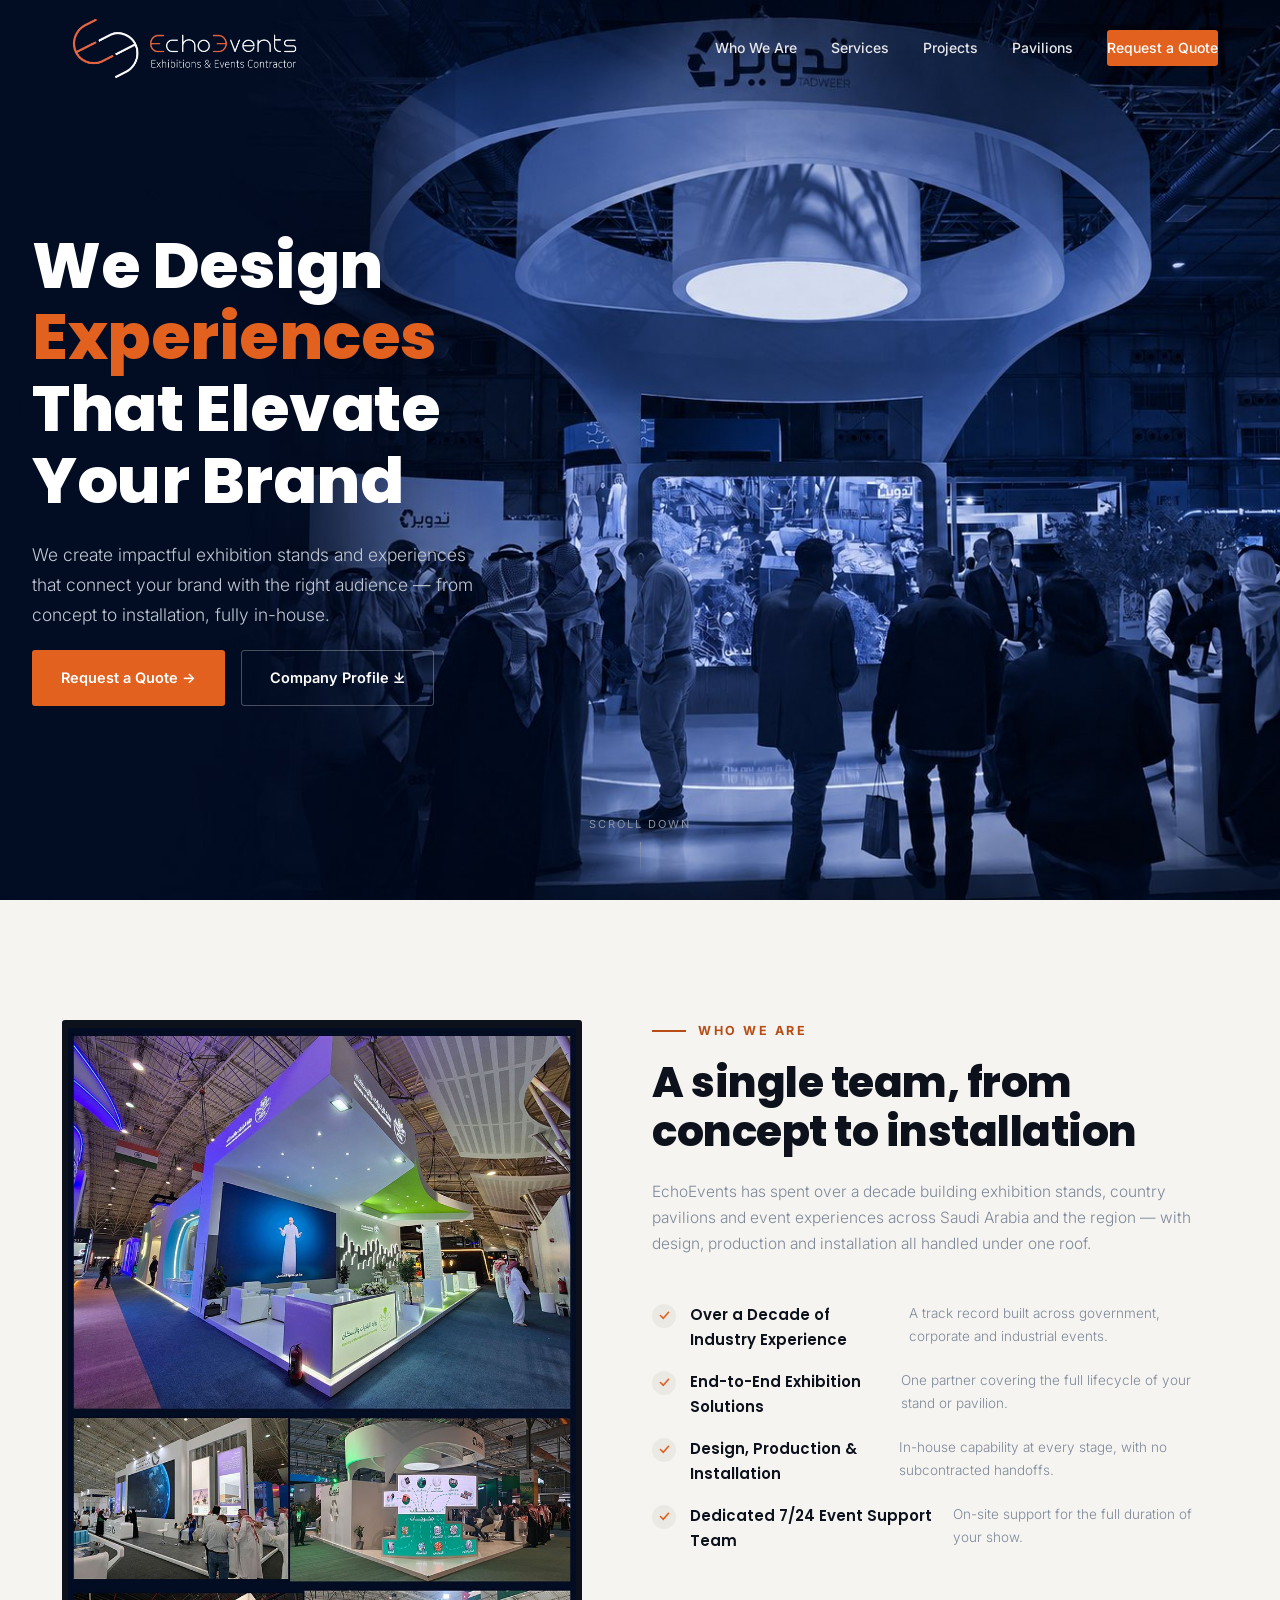
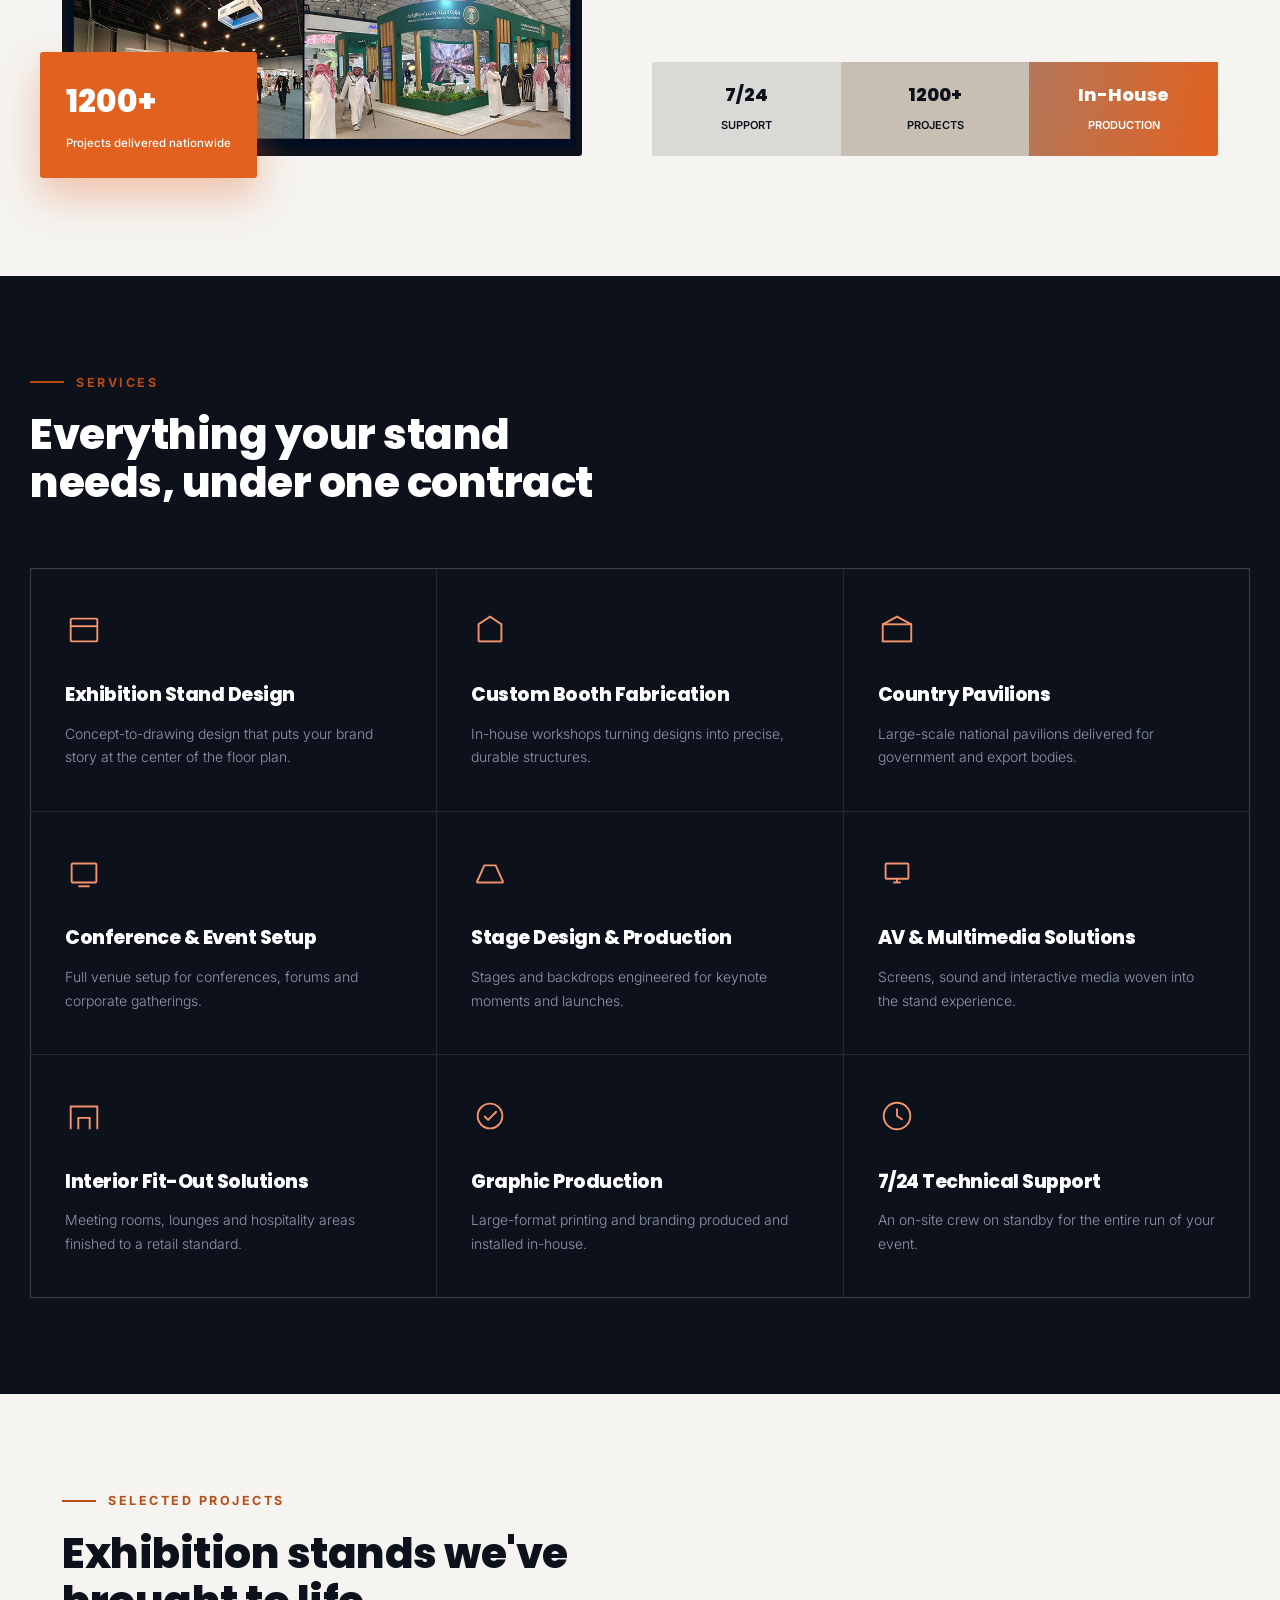
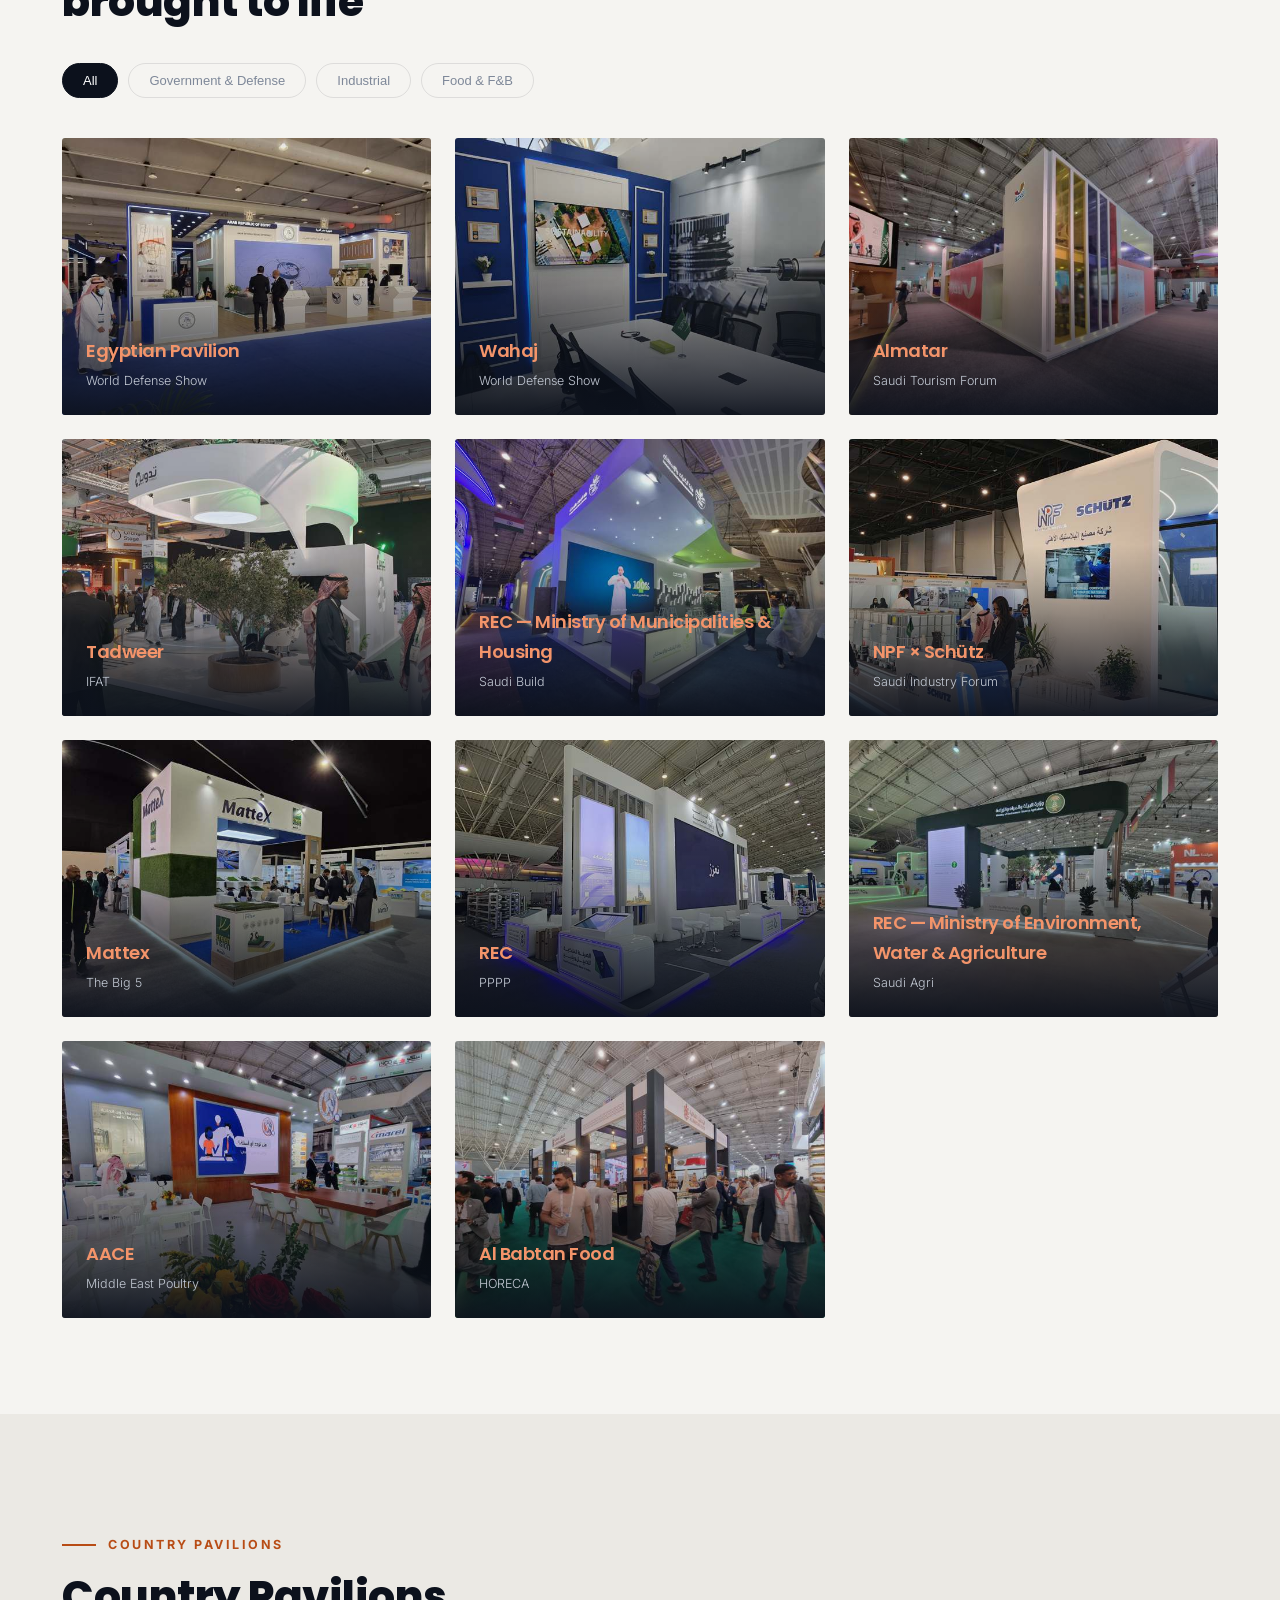
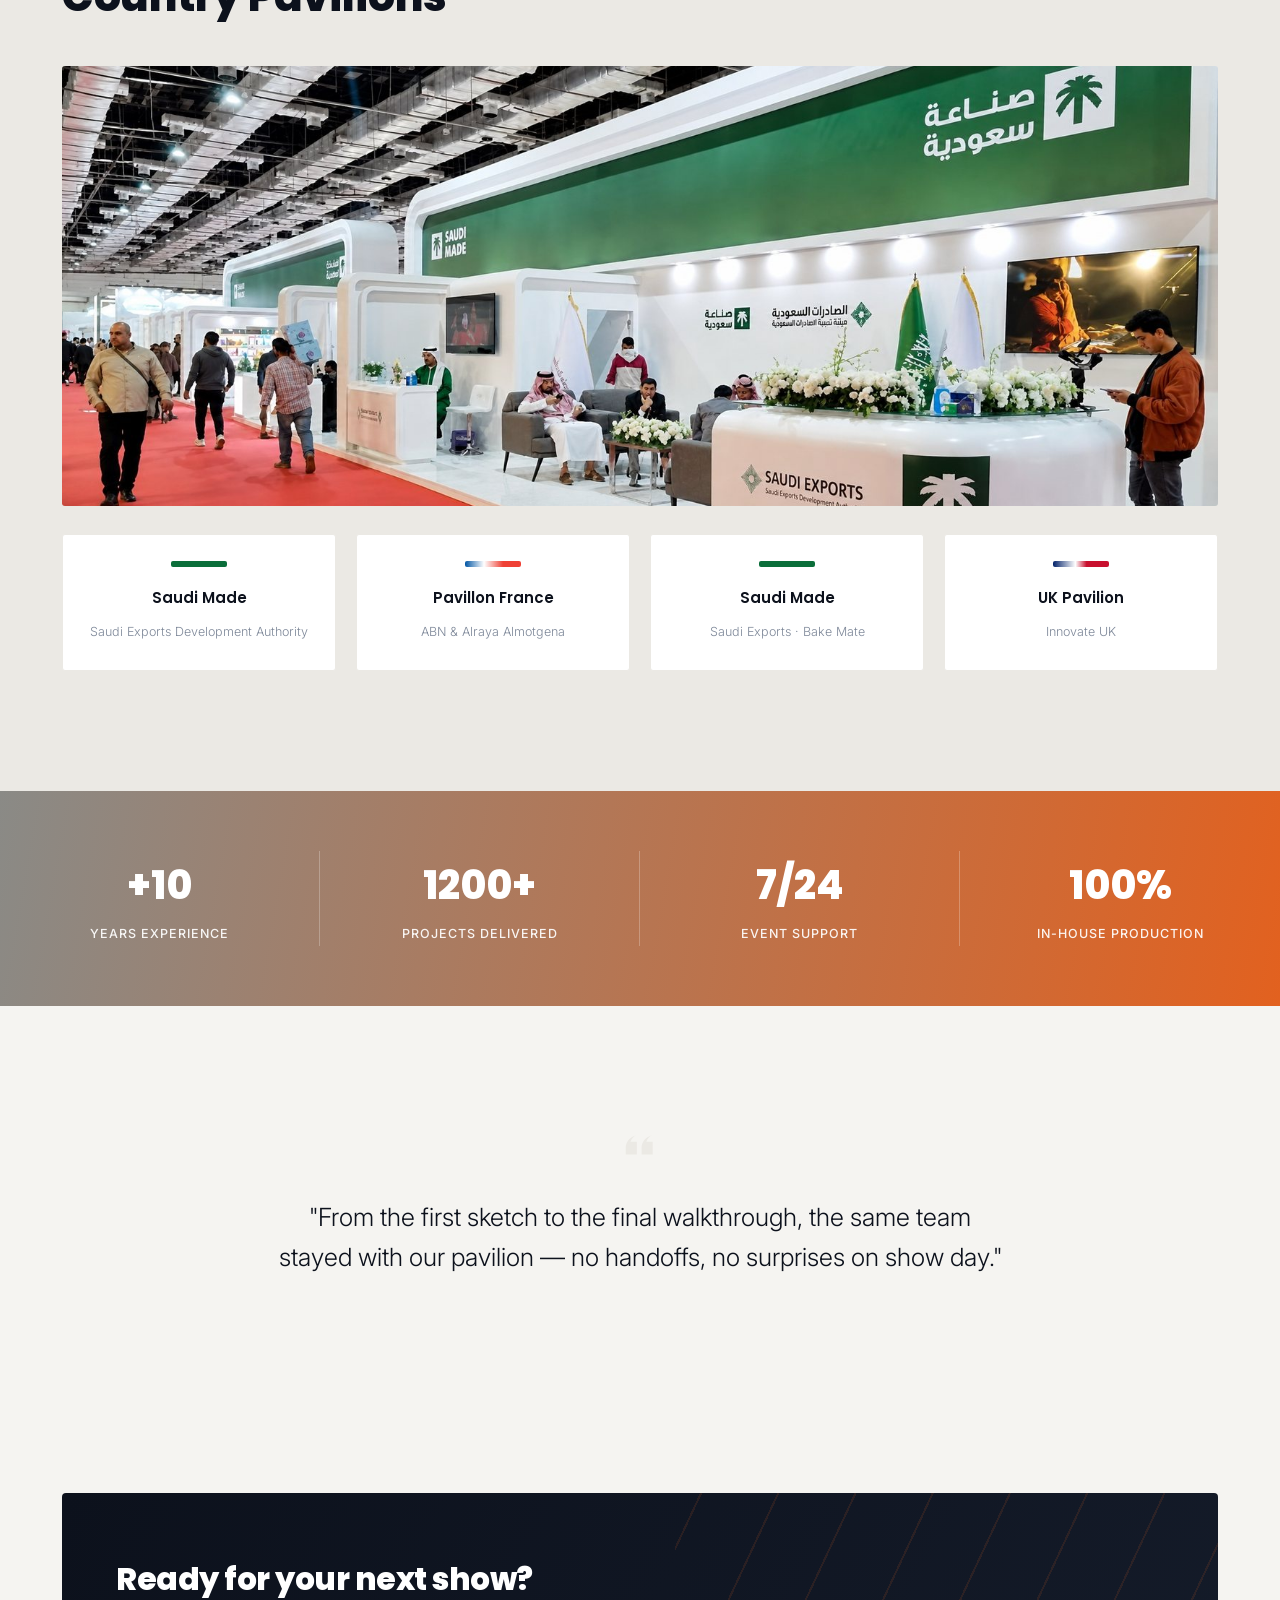
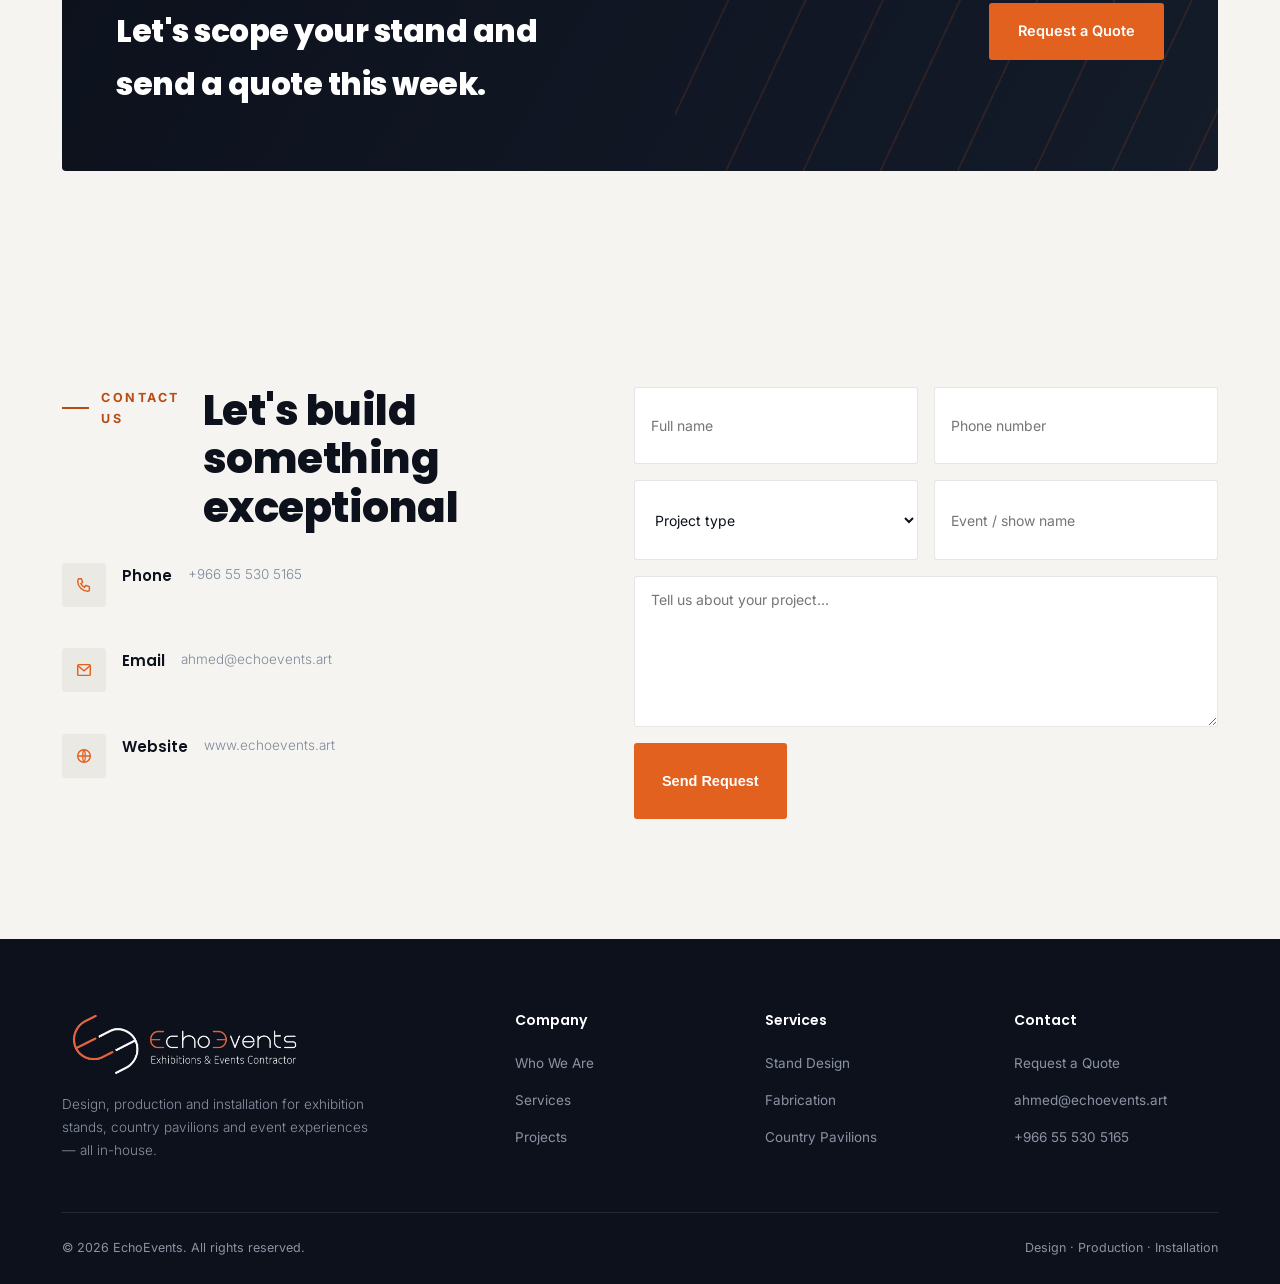
==== commit c1bc7064: "Update index.html" ====
--- a/index.html
+++ b/index.html
@@ -42,9 +42,11 @@
   /* ---------- NAV ---------- */
   header{position:fixed; inset:0 0 auto 0; z-index:100; transition:background .35s ease, box-shadow .35s ease;}
   header.scrolled{background:rgba(12,17,28,0.92); backdrop-filter:blur(10px); box-shadow:0 1px 0 var(--line);}
-  nav.wrap{display:flex; align-items:center; justify-content:space-between; height:88px;}
+  header.scrolled nav.wrap{height:76px;}
+  header.scrolled .brand .mark{height:50px;}
+  nav.wrap{display:flex; align-items:center; justify-content:space-between; height:96px; transition:height .3s ease;}
   .brand{display:flex; align-items:center; gap:12px; color:#fff;}
-  .brand .mark{width:38px; height:38px; flex:none;}
+  .brand .mark{height:70px; width:auto; aspect-ratio:1920/536; flex:none; transition:height .3s ease;}
   .brand .name{font-family:'Poppins'; font-weight:800; font-size:19px; letter-spacing:.2px;}
   .brand .name em{font-style:normal; color:var(--safety);}
   .brand small{display:block; font-family:'Inter'; font-weight:400; font-size:10px; color:#98a2b3; letter-spacing:1.6px; text-transform:uppercase; margin-top:2px;}
@@ -59,23 +61,17 @@
   /* ---------- HERO ---------- */
   .hero{
     position:relative; min-height:100vh; display:flex; align-items:center;
-    background:radial-gradient(1200px 700px at 78% 35%, #182236 0%, var(--ink) 60%);
-    color:#fff; padding-top:88px; overflow:hidden;
-  }
-  .hero-rings{position:absolute; right:-8%; top:50%; transform:translateY(-50%); width:60vw; max-width:820px; opacity:.9; pointer-events:none;}
-  .hero-rings svg{width:100%; height:auto;}
-  .hero-diag{position:absolute; inset:0; opacity:.35; pointer-events:none;
-    background:
-      repeating-linear-gradient(115deg, rgba(255,255,255,0.035) 0 1px, transparent 1px 90px);
-  }
-  .hero-content{position:relative; z-index:2; max-width:680px;}
+    background:url('[data-uri]') center/cover no-repeat;
+    color:#fff; padding-top:96px; overflow:hidden;
+  }
+  .hero .hero-content{position:relative; z-index:2; max-width:520px; margin:0; padding-left:32px;}
   .eyebrow{display:flex; align-items:center; gap:12px; color:var(--safety-light); font-size:13px; font-weight:600; letter-spacing:2.5px; margin-bottom:22px; text-transform:uppercase;
     opacity:0; animation:fadeUp .7s ease .1s forwards;}
   .eyebrow .dash{width:34px; height:2px; background:var(--safety-light);}
   .hero h1{font-size:clamp(36px,5vw,64px); line-height:1.12; color:#fff; opacity:0; animation:fadeUp .8s ease .25s forwards;}
   .hero h1 em{font-style:normal; color:var(--safety);}
   .hero p.lead{margin-top:24px; font-size:17.5px; color:#c2c8d3; max-width:520px; font-weight:300; opacity:0; animation:fadeUp .8s ease .4s forwards;}
-  .hero-ctas{margin-top:36px; display:flex; gap:16px; flex-wrap:wrap; opacity:0; animation:fadeUp .8s ease .55s forwards;}
+  .hero-ctas{margin-top:20px; margin-bottom:60px; display:flex; gap:16px; flex-wrap:wrap; opacity:0; animation:fadeUp .8s ease .55s forwards;}
   .btn{display:inline-flex; align-items:center; gap:10px; padding:15px 28px; font-weight:600; font-size:14.5px; border-radius:3px; border:1px solid transparent; transition:all .2s ease; cursor:pointer;}
   .btn-primary{background:var(--safety); color:#fff;}
   .btn-primary:hover{background:var(--safety-dark); transform:translateY(-2px);}
@@ -104,12 +100,12 @@
   .dark .sec-head .tag{color:var(--safety-light);}
 
   /* ---------- ABOUT ---------- */
-  .about{display:grid; grid-template-columns:1fr 1fr; gap:70px; align-items:center;}
-  .about-visual{position:relative;}
-  .about-frame{position:relative; aspect-ratio:4/5; border-radius:3px; overflow:hidden; background:linear-gradient(160deg, var(--ink-2), var(--ink));}
-  .about-frame::before{content:''; position:absolute; inset:0;
-    background-image:linear-gradient(rgba(255,255,255,.05) 1px, transparent 1px), linear-gradient(90deg, rgba(255,255,255,.05) 1px, transparent 1px);
-    background-size:26px 26px;}
+  .about{display:grid; grid-template-columns:1fr 1fr; gap:24px; align-items:stretch;}
+  
+  .about-body{display:flex; flex-direction:column; height:100%;}
+  .about-visual{position:relative; height:100%;}
+  .about-frame{position:relative; height:100%; aspect-ratio:900/1273; max-width:520px; border-radius:3px; overflow:hidden; background:var(--ink);}
+  .about-photo{position:absolute; inset:6px; background:url('[data-uri]